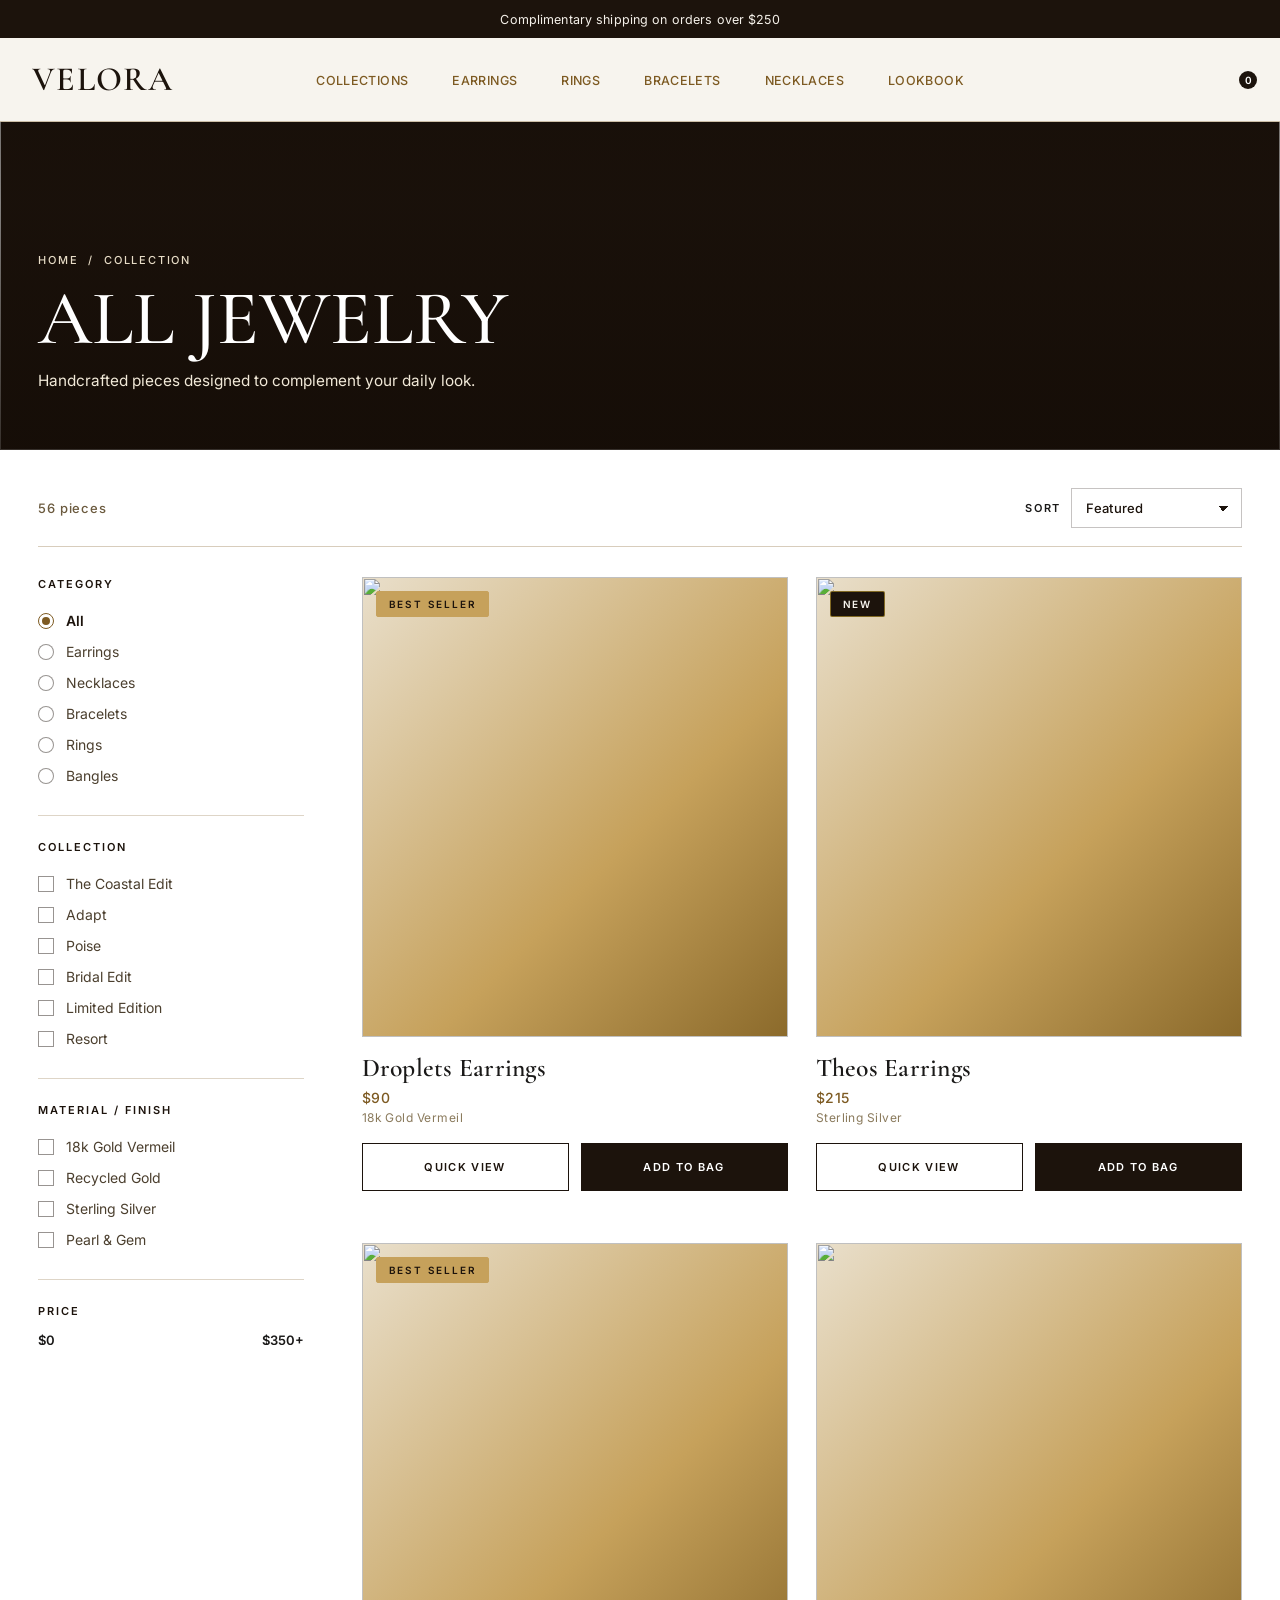
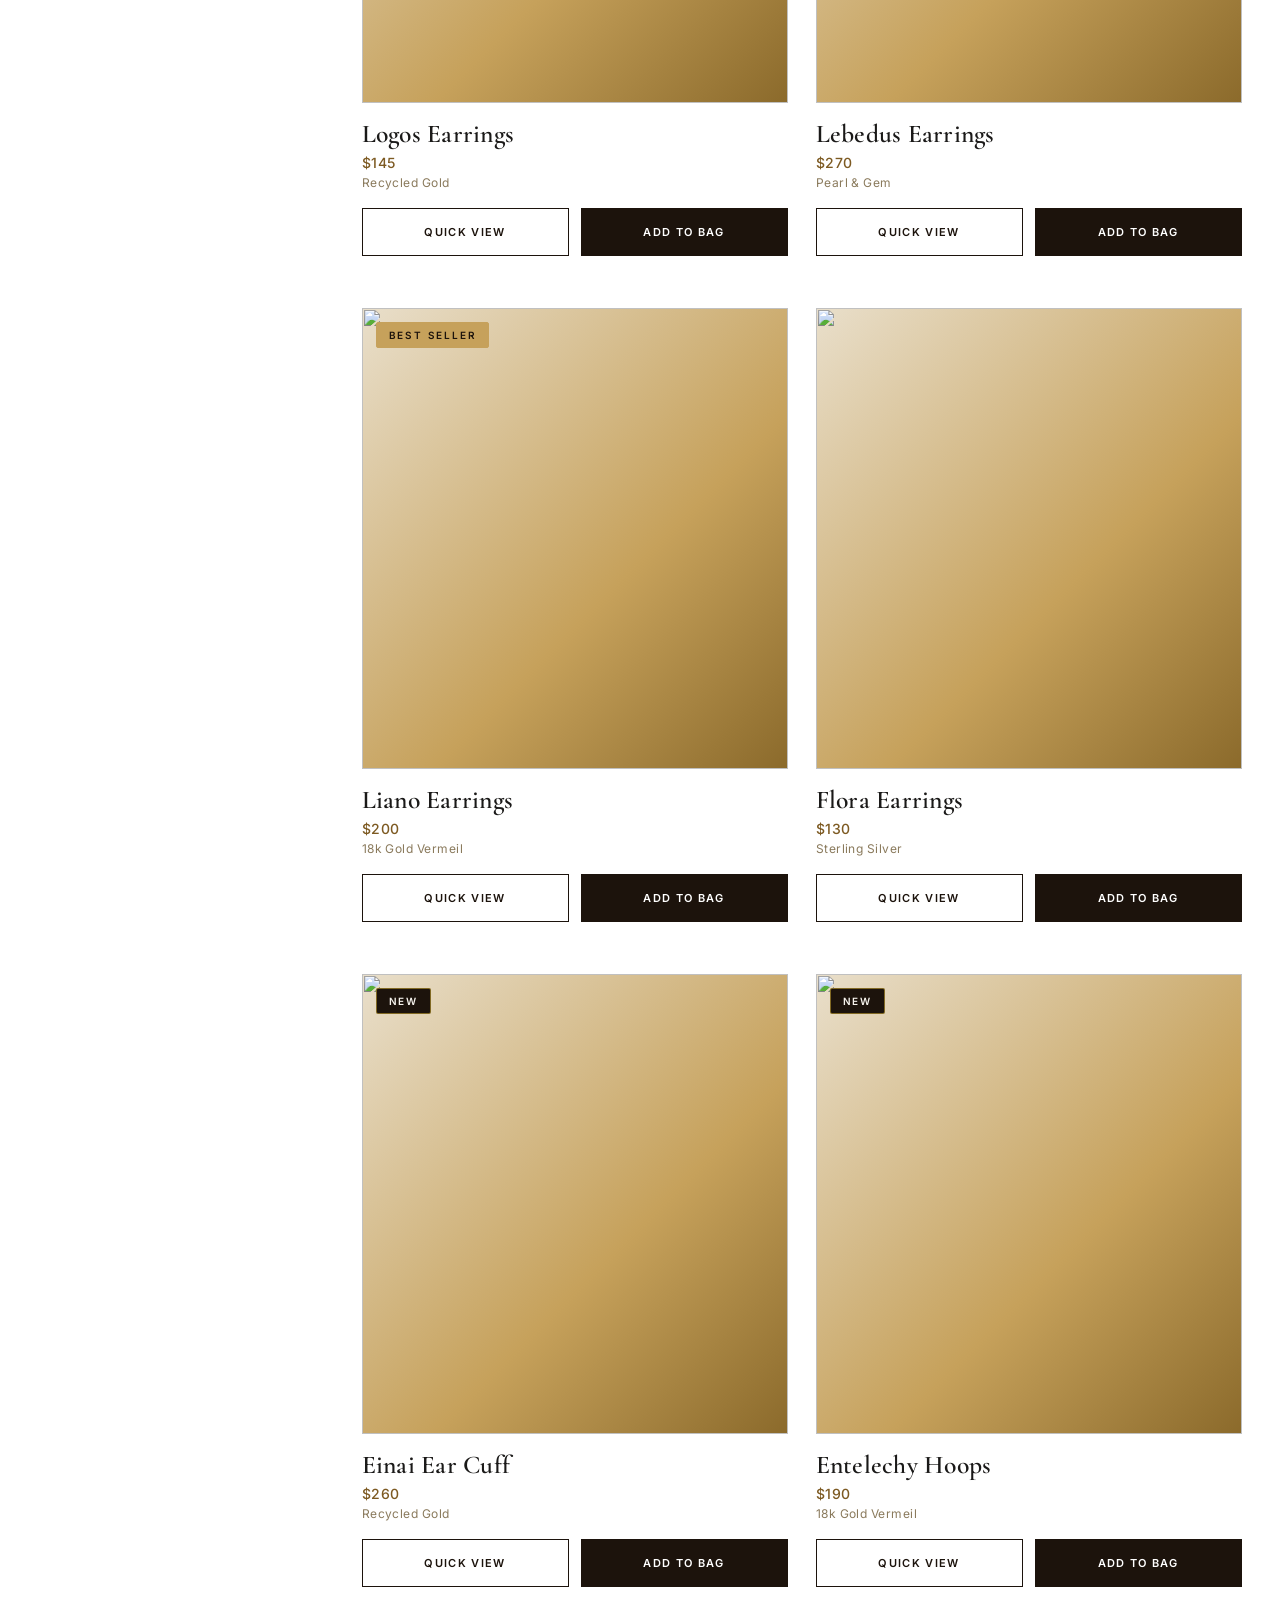
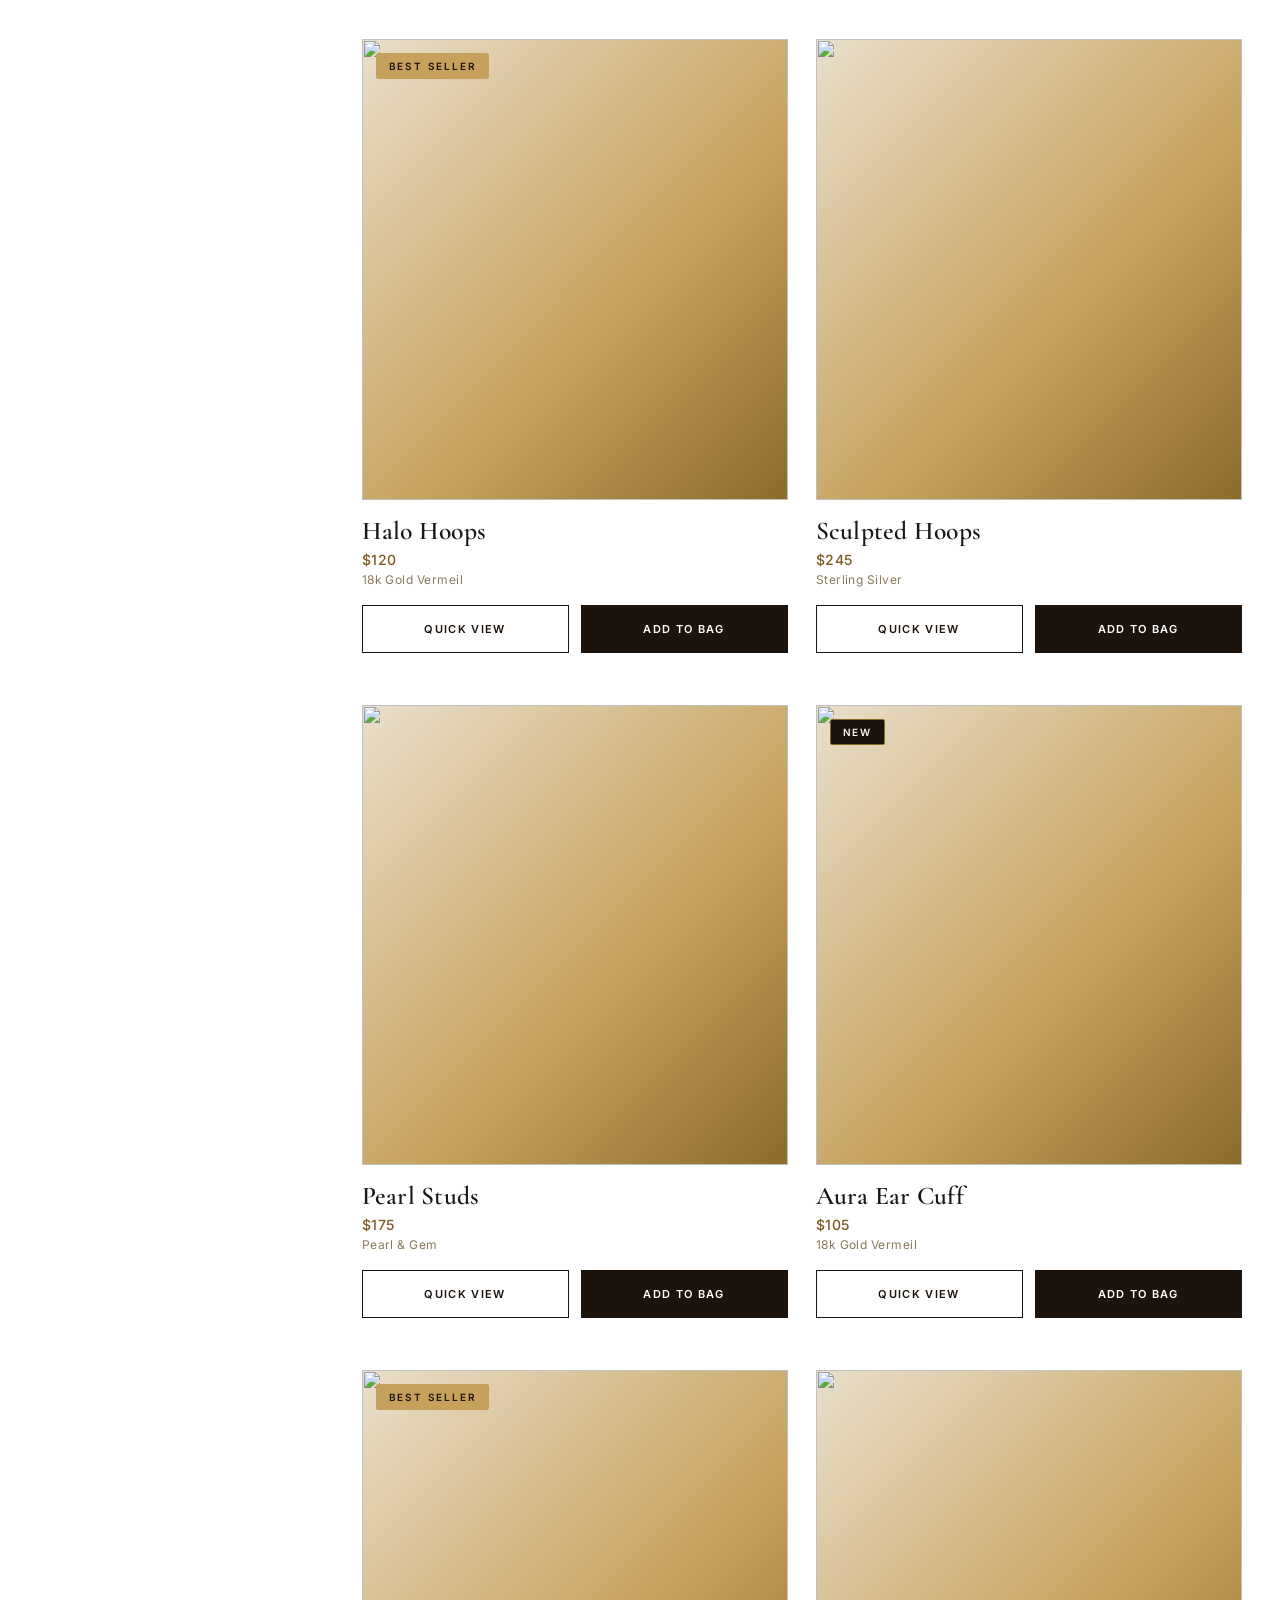
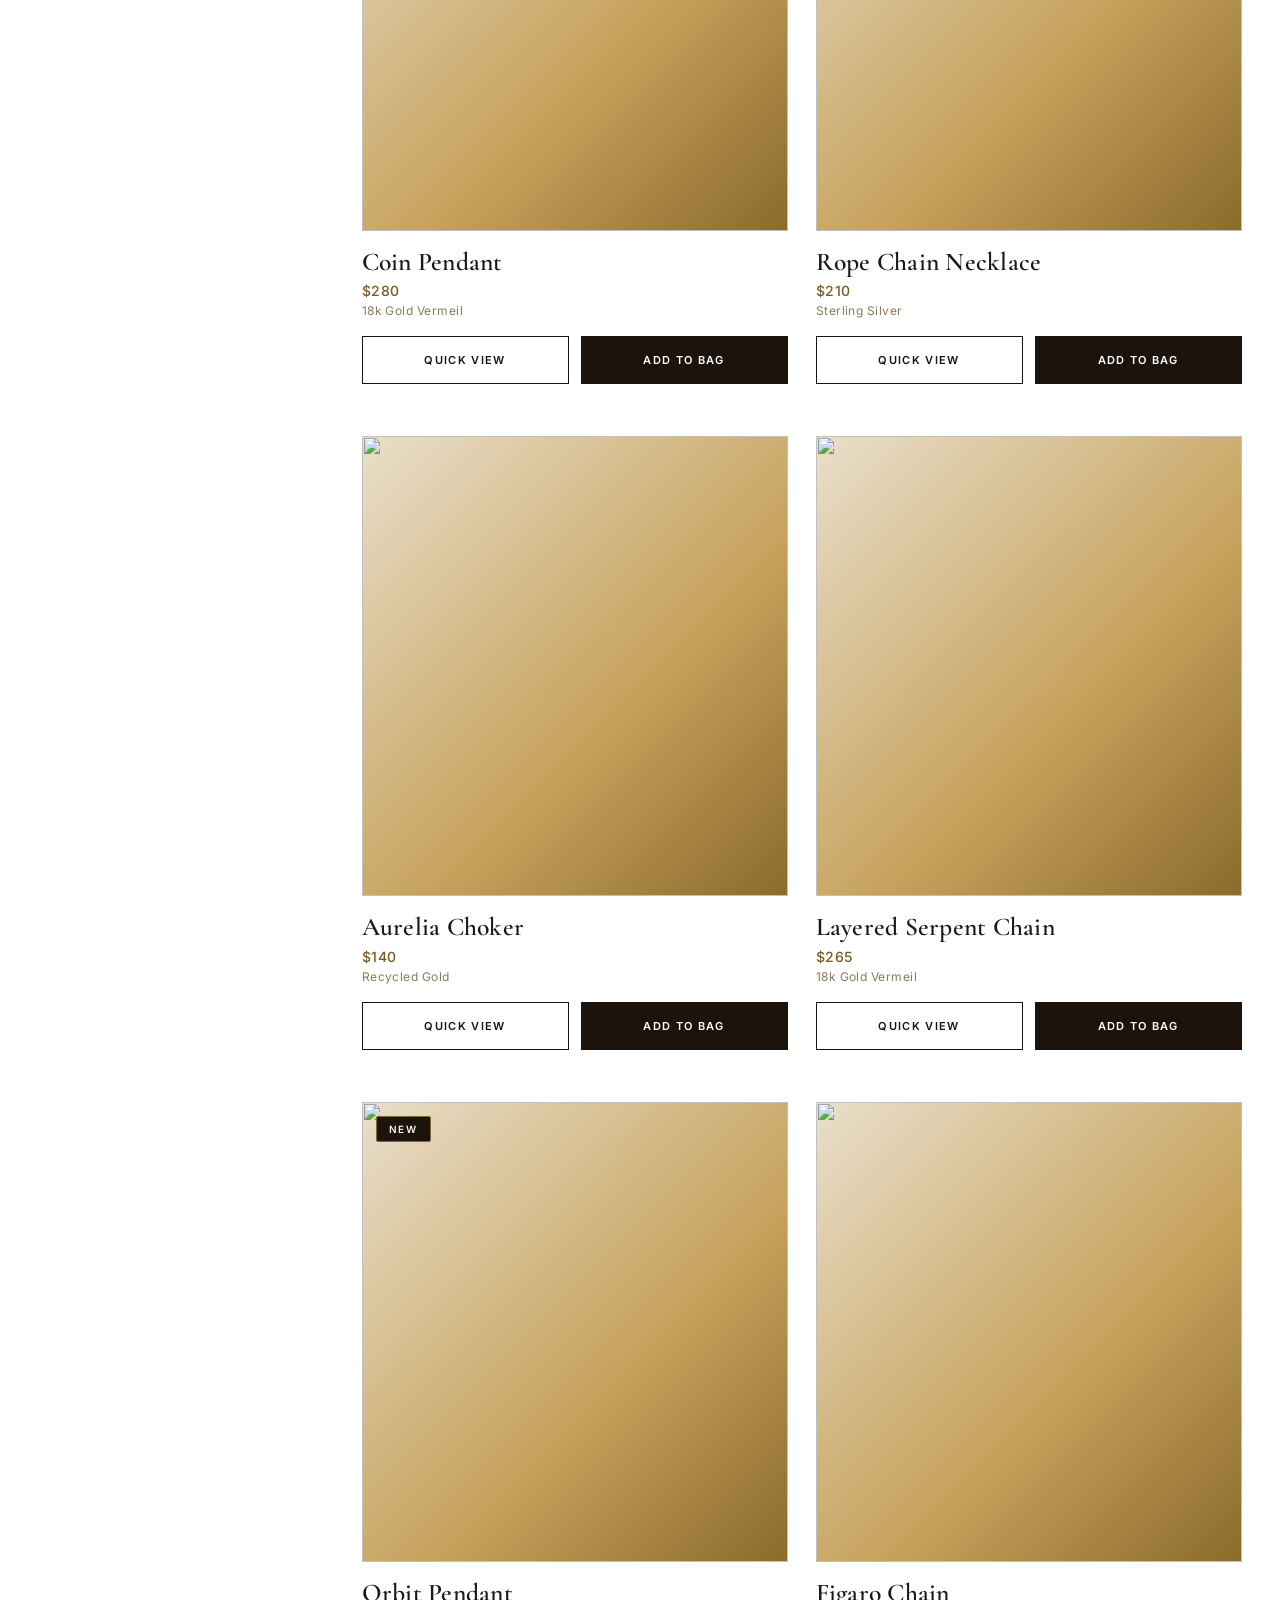
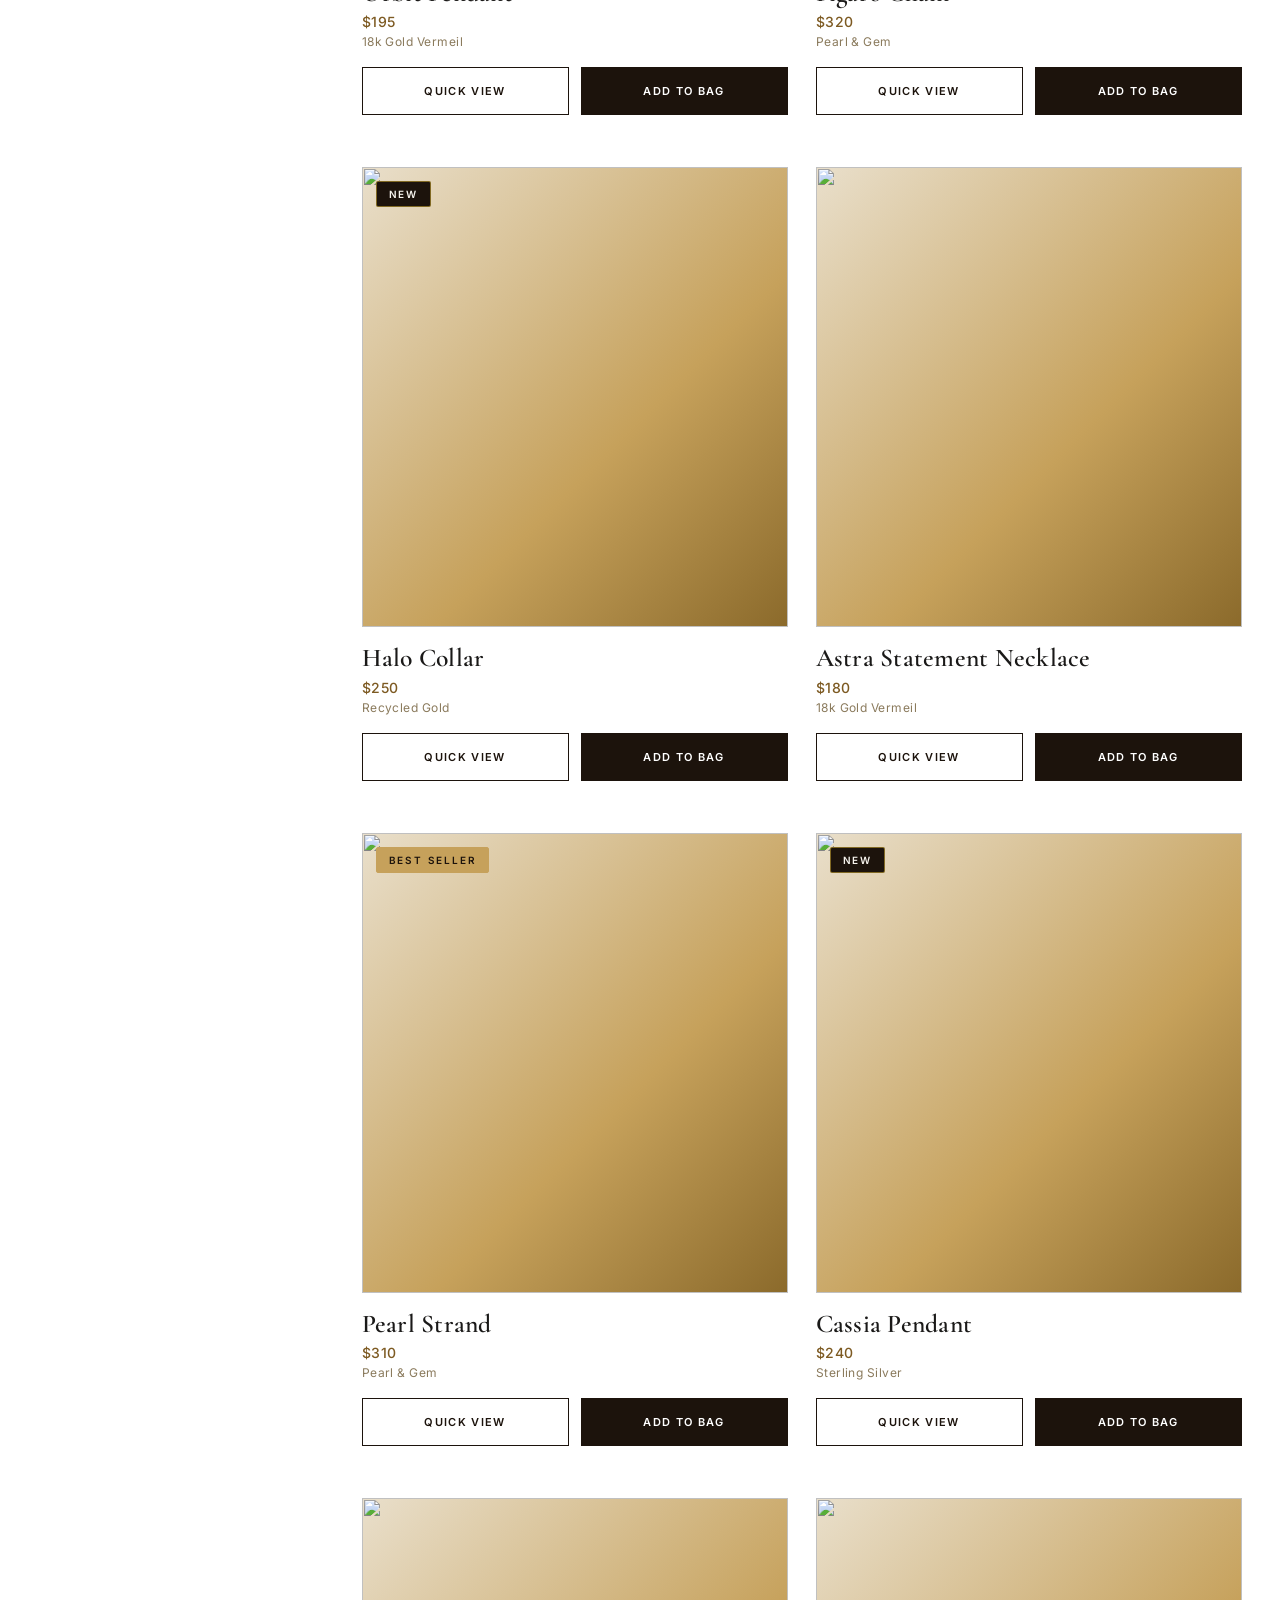
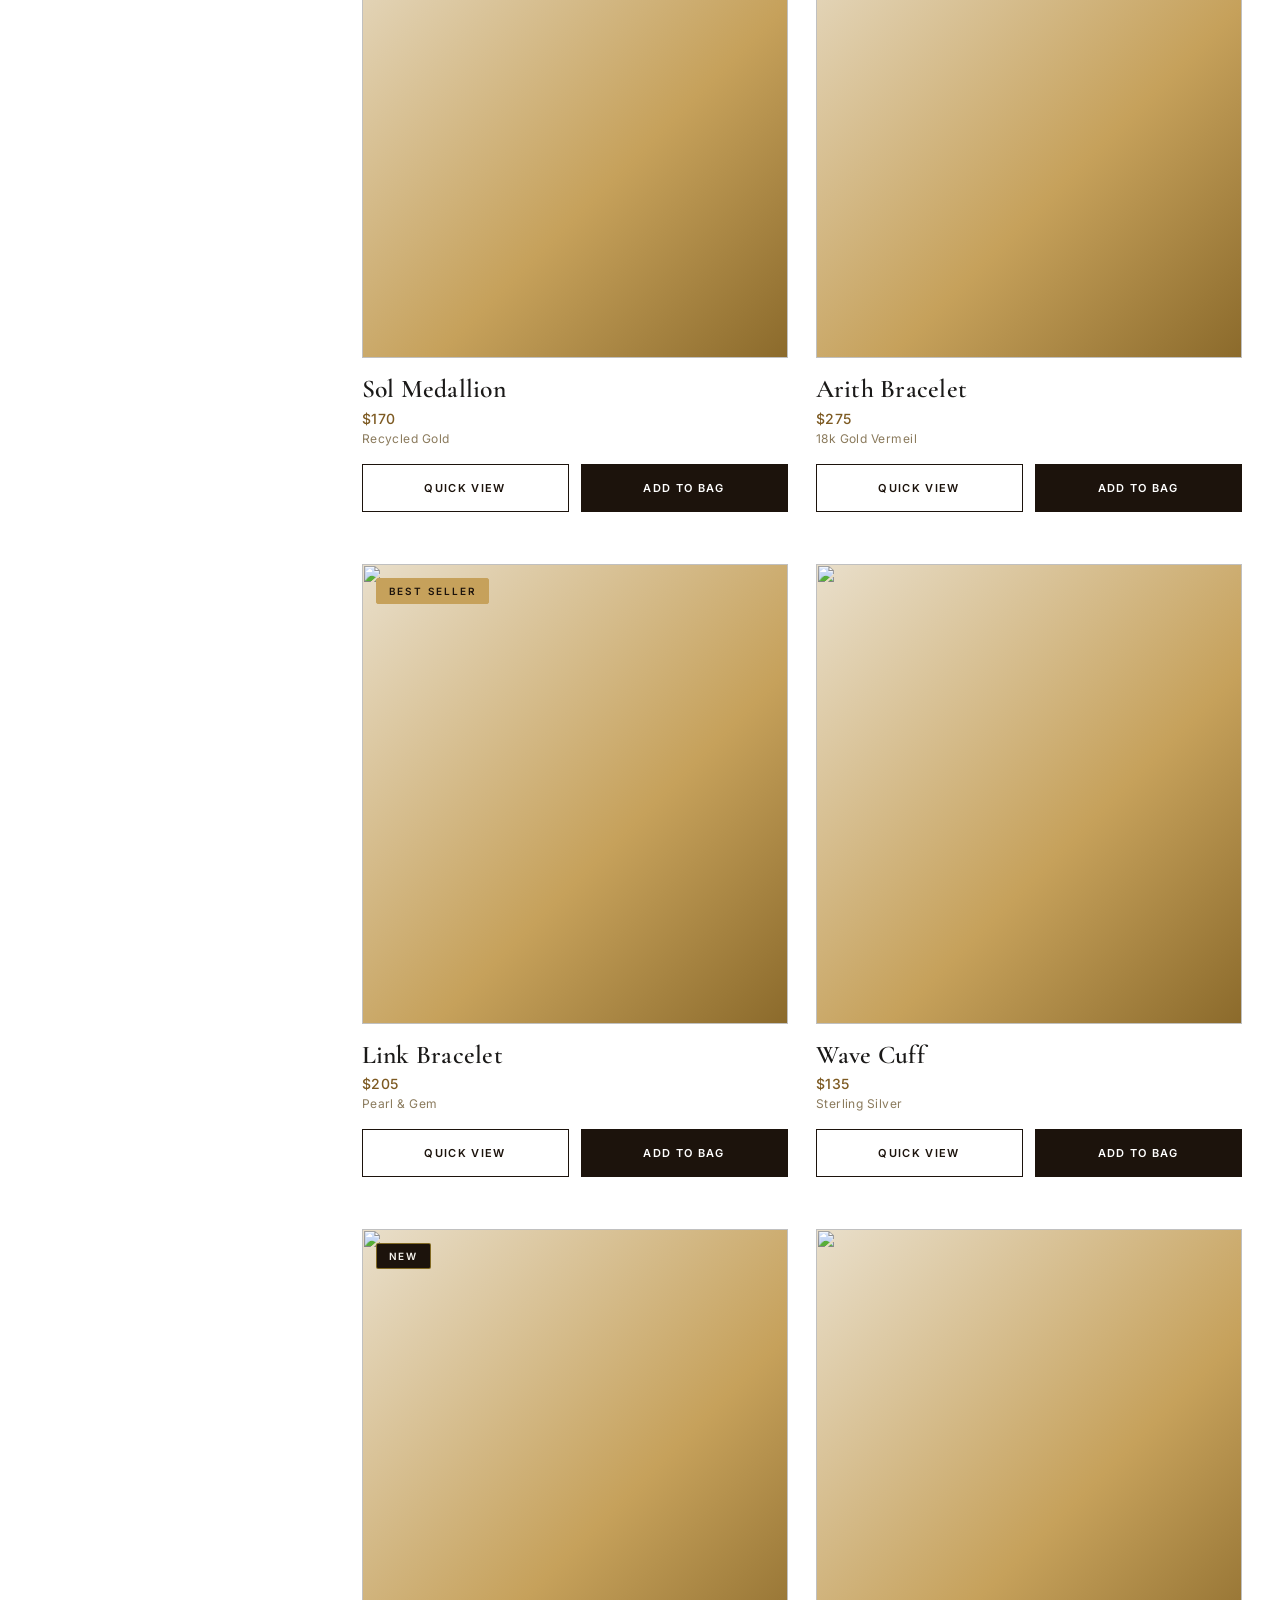
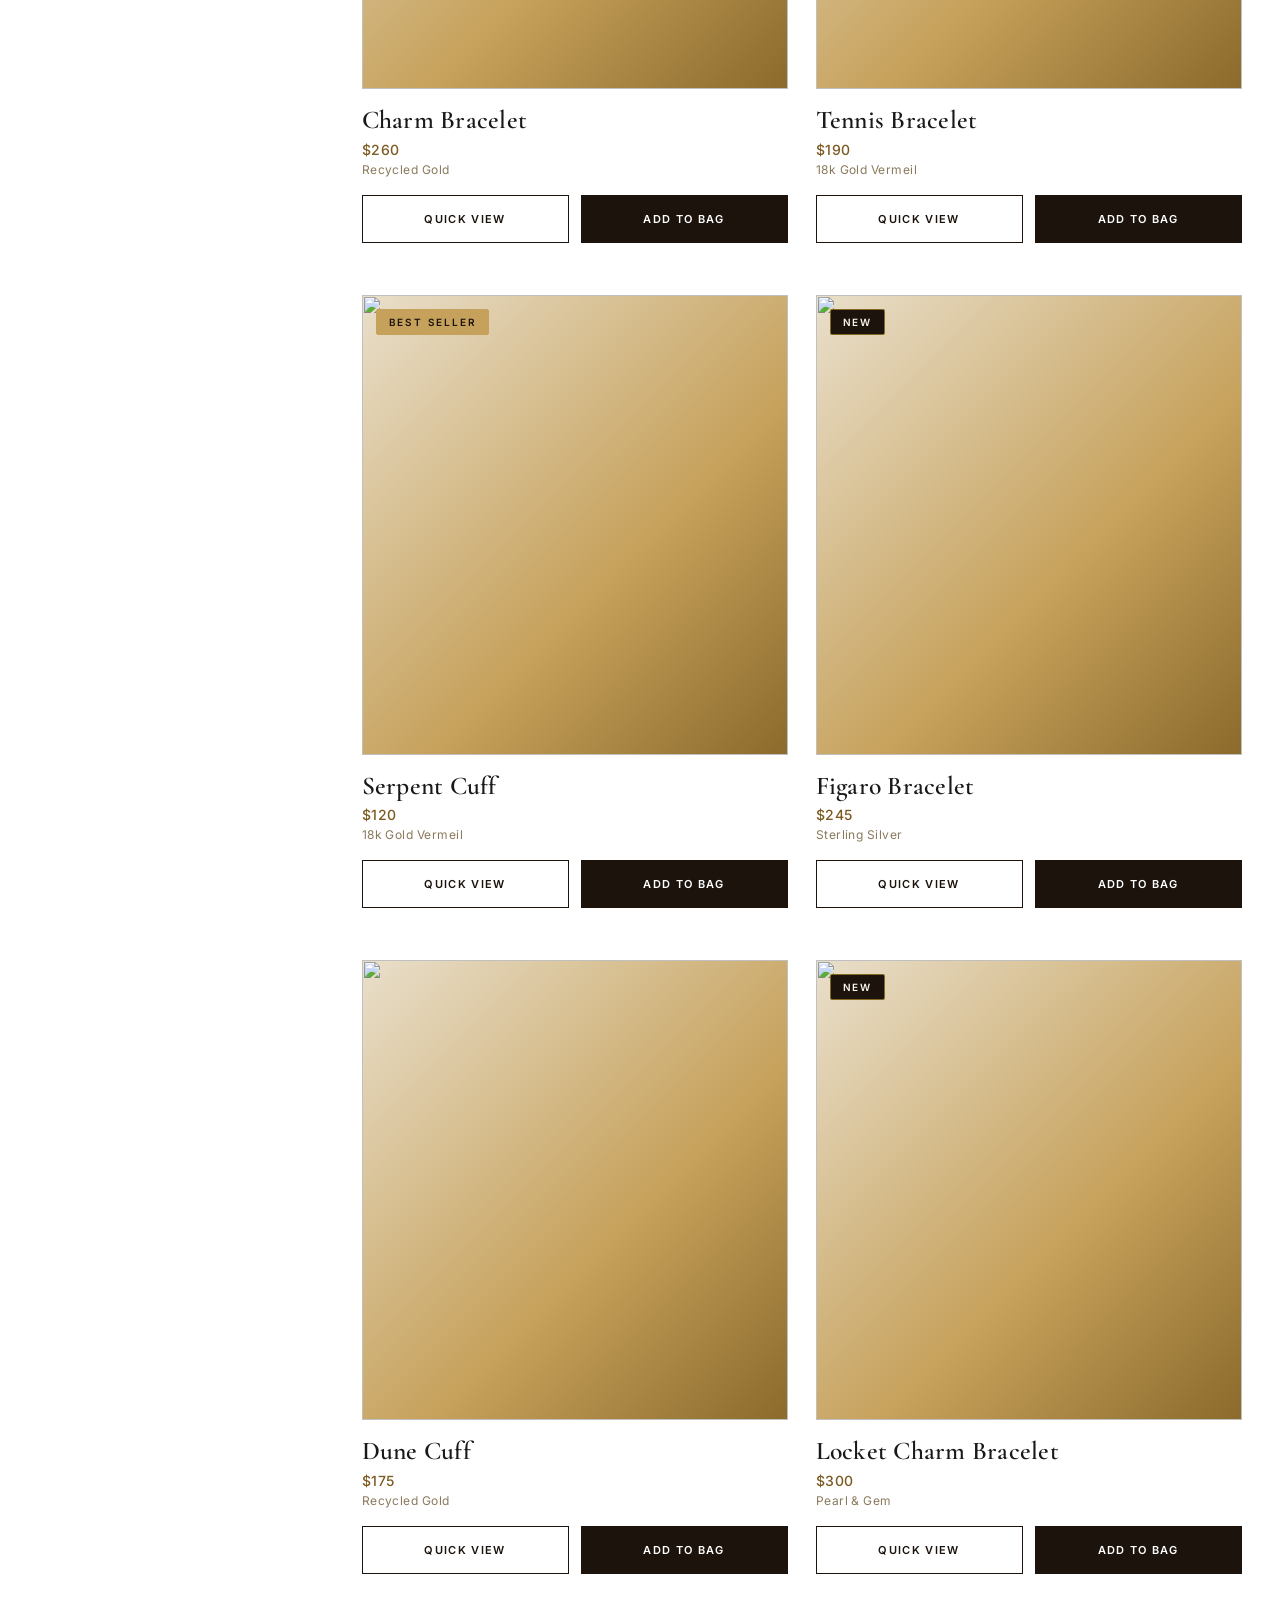
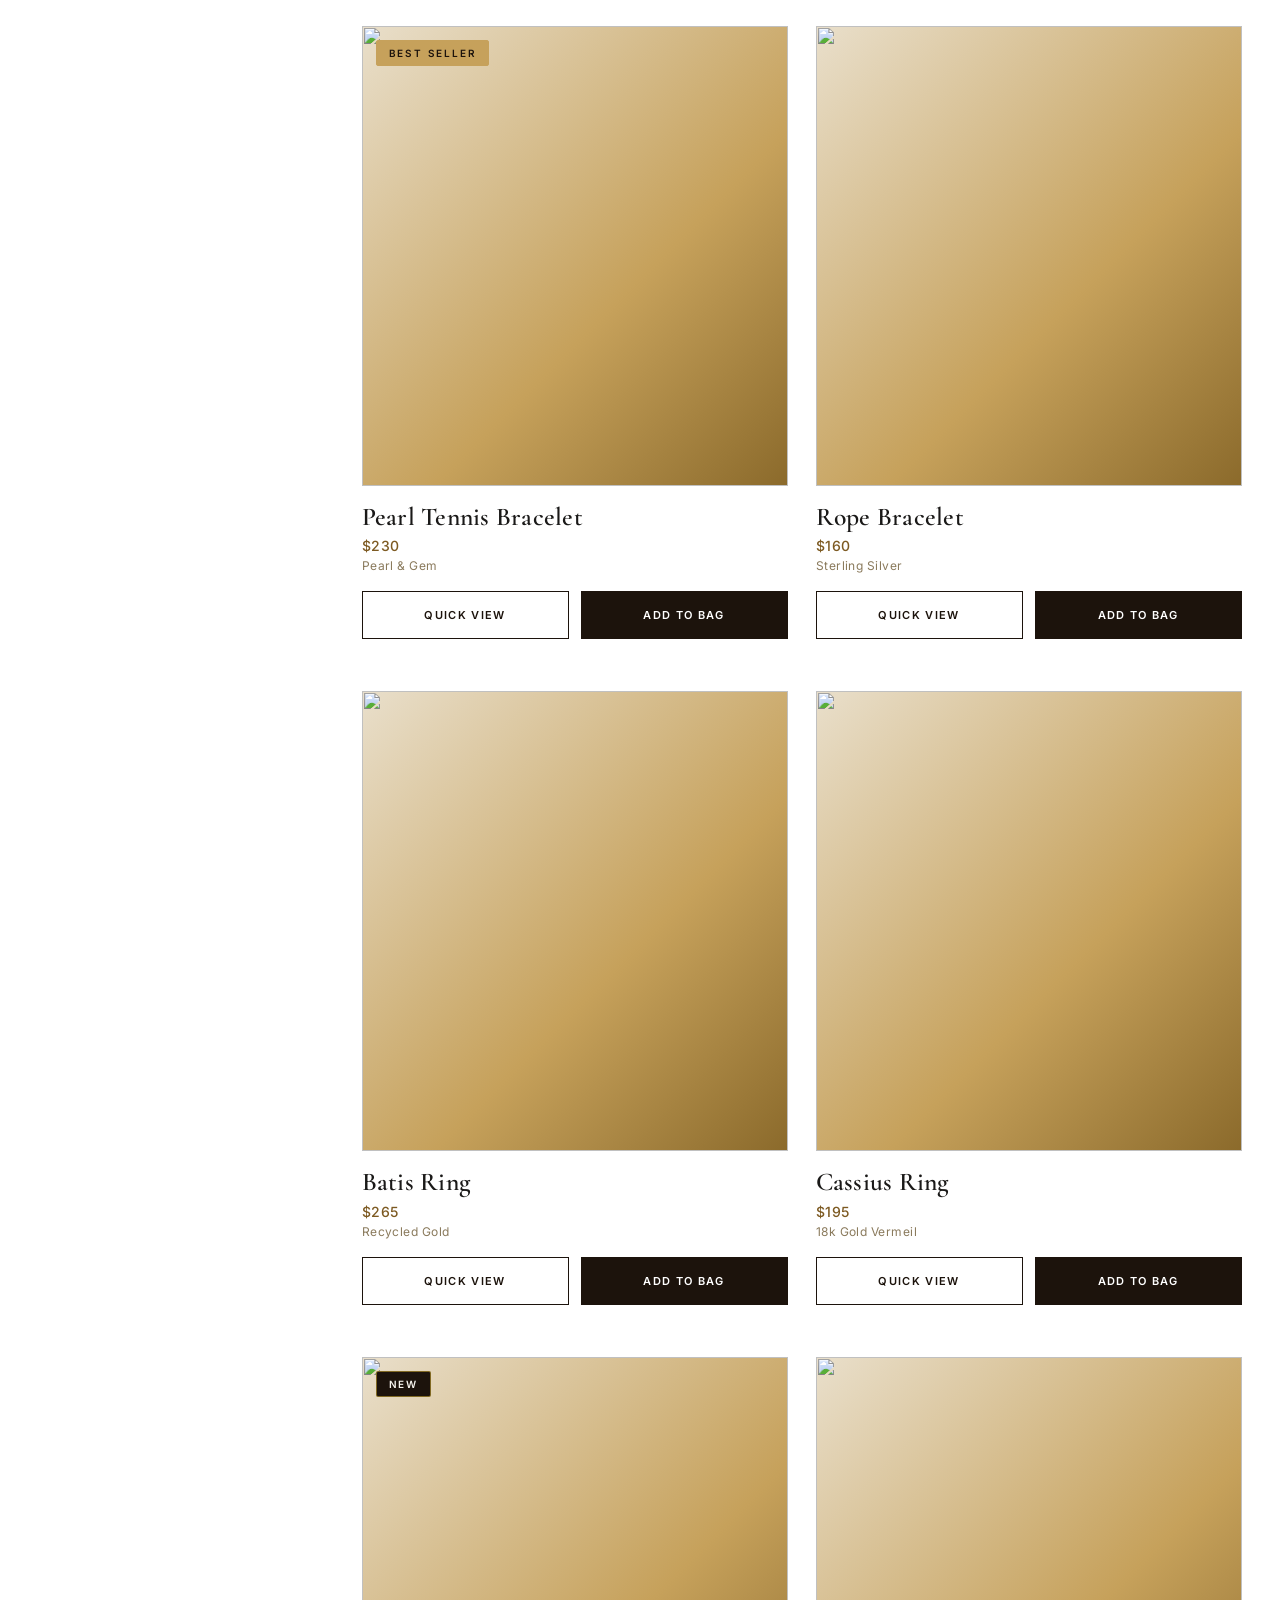
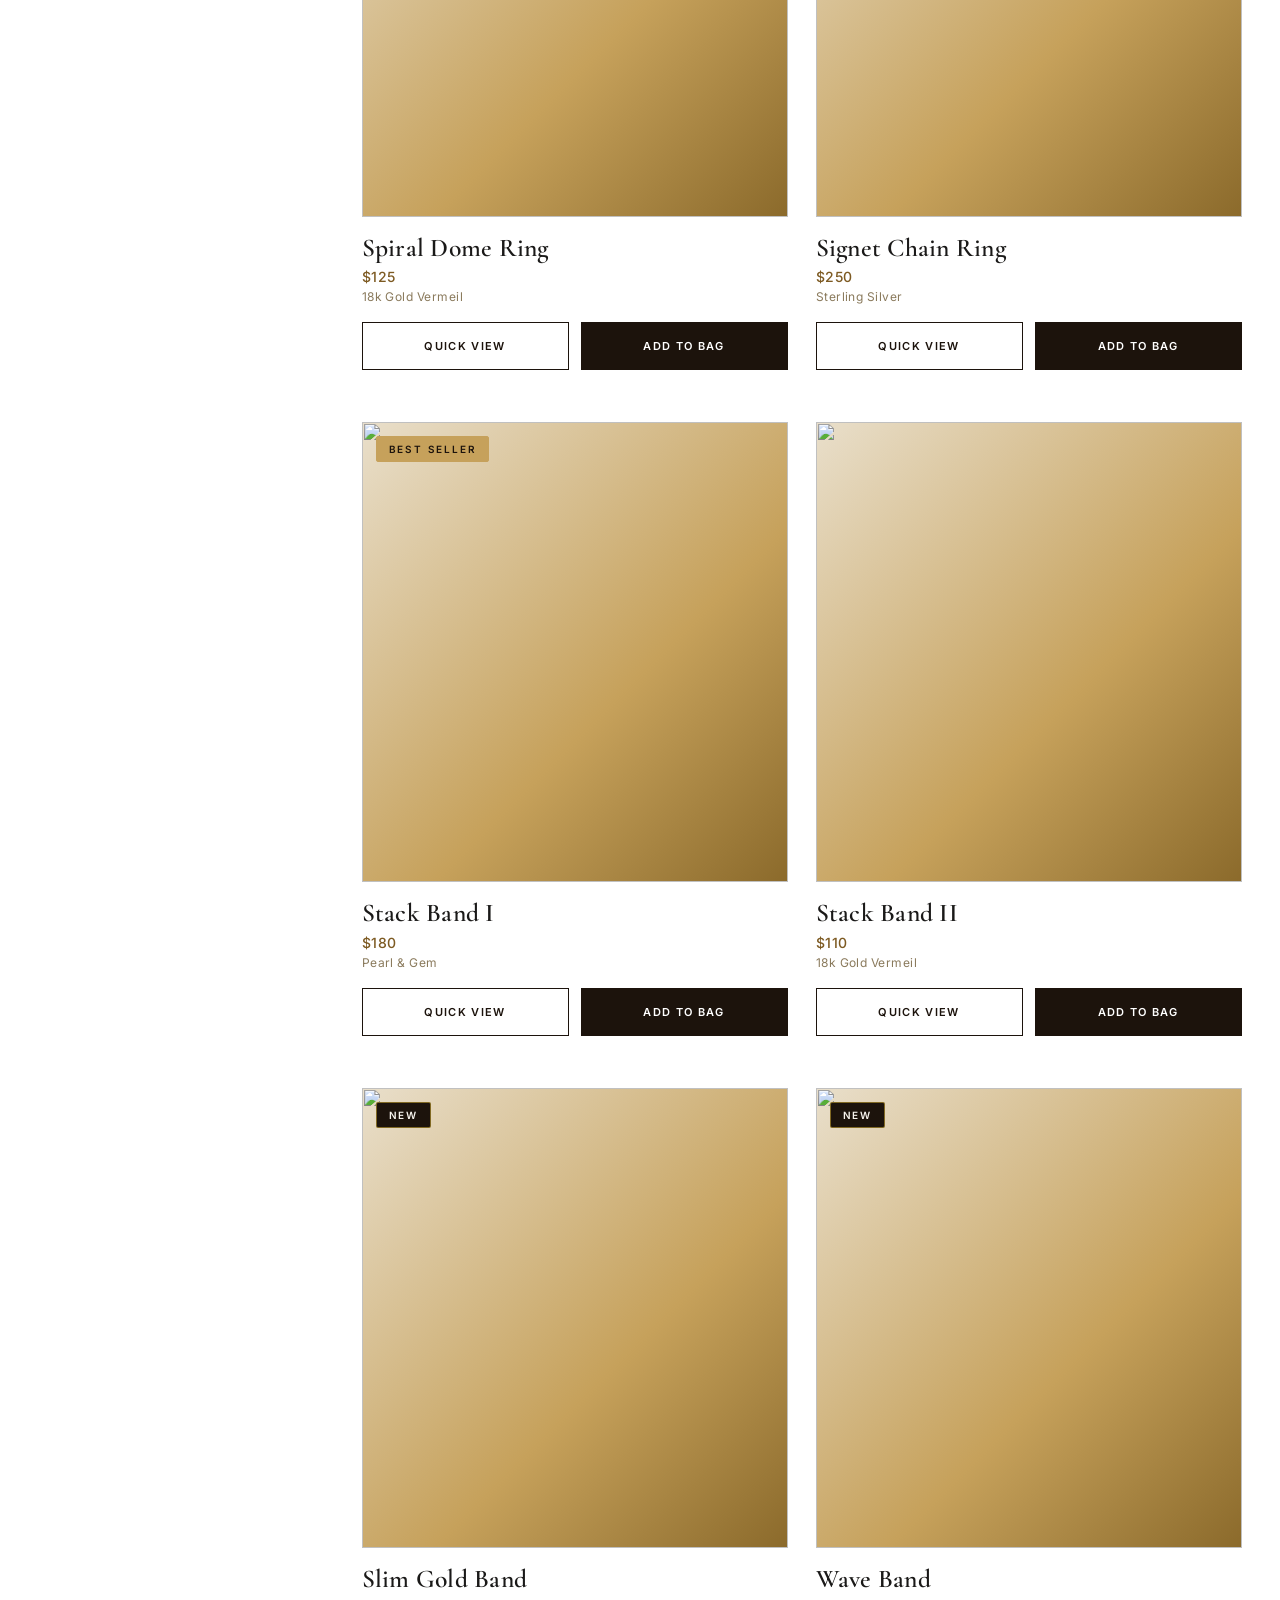
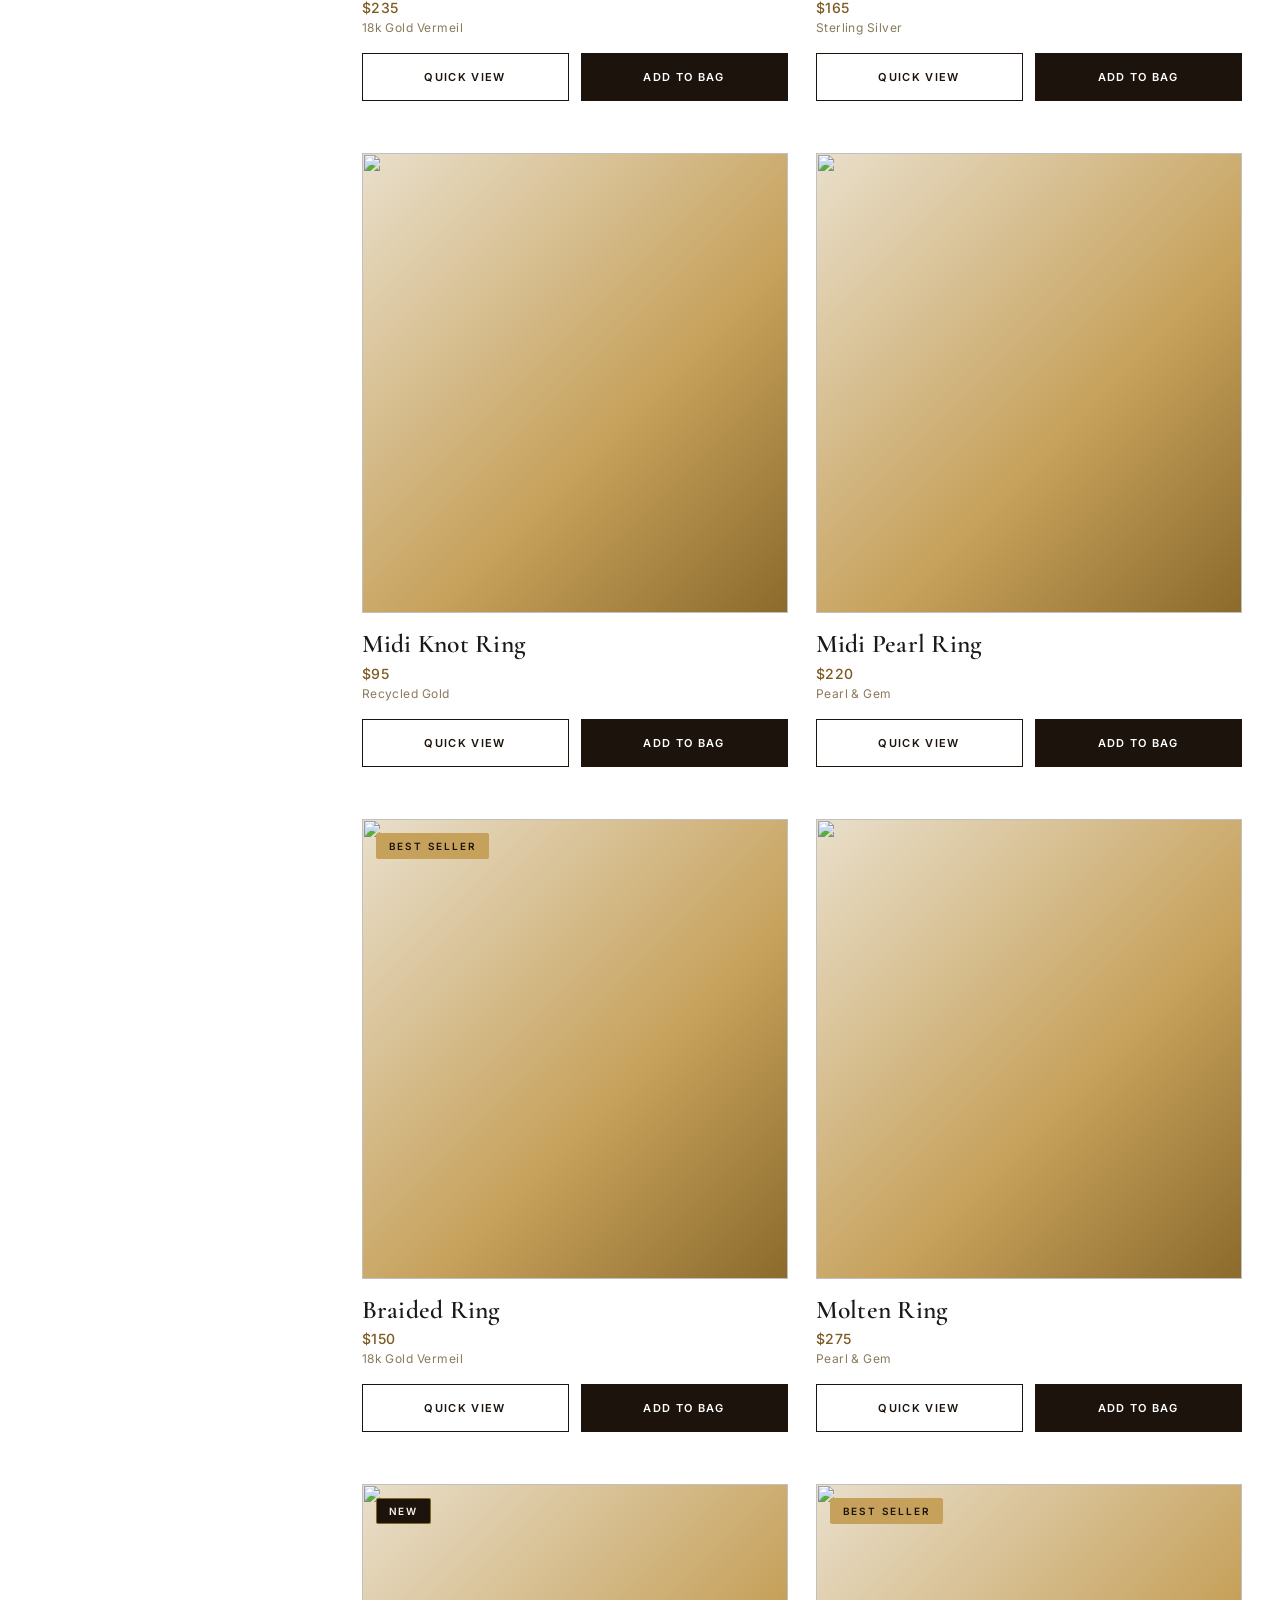
==== collection.html @ 36c34b67 "Collection Added" ====
<!DOCTYPE html>
<html lang="en">
<head>
<meta charset="utf-8">
<meta name="viewport" content="width=device-width, initial-scale=1">
<title>Collection — VELORA</title>
<link rel="preconnect" href="https://fonts.googleapis.com">
<link rel="preconnect" href="https://fonts.gstatic.com" crossorigin>
<link href="https://fonts.googleapis.com/css2?family=Cormorant+Garamond:ital,wght@0,400;0,500;0,600;1,400;1,500&family=Playfair+Display:wght@400;500;600&family=Inter:wght@300;400;500;600&display=swap" rel="stylesheet">
<link rel="stylesheet" href="styles.css">
</head>
<body>

<!-- 1. HEADER -->
<header class="header" id="header">
  <div class="announce">
    <button class="announce__arrow" id="annPrev" aria-label="Previous announcement"><i data-lucide="chevron-left"></i></button>
    <p id="annText">Complimentary shipping on orders over $250</p>
    <button class="announce__arrow" id="annNext" aria-label="Next announcement"><i data-lucide="chevron-right"></i></button>
  </div>
  <div class="bar">
    <button class="burger" id="burger" aria-label="Open menu" aria-expanded="false" aria-controls="drawer"><i data-lucide="menu"></i><span>Menu</span></button>
    <a href="index.html" class="brand" aria-label="VELORA home">VELORA</a>
    <nav class="nav" id="nav" aria-label="Main">
      <button data-menu="collections" aria-expanded="false" aria-controls="menu-collections">Collections <i data-lucide="chevron-down"></i></button>
      <button data-menu="earrings" aria-expanded="false" aria-controls="menu-earrings">Earrings <i data-lucide="chevron-down"></i></button>
      <button data-menu="rings" aria-expanded="false" aria-controls="menu-rings">Rings <i data-lucide="chevron-down"></i></button>
      <button data-menu="bracelets" aria-expanded="false" aria-controls="menu-bracelets">Bracelets <i data-lucide="chevron-down"></i></button>
      <button data-menu="necklaces" aria-expanded="false" aria-controls="menu-necklaces">Necklaces <i data-lucide="chevron-down"></i></button>
      <a href="index.html#new" class="nav__link">Lookbook</a>
    </nav>
    <div class="bar__right">
      <button id="searchBtn" aria-label="Search" aria-expanded="false" aria-controls="searchPanel"><i data-lucide="search"></i></button>
      <a href="#" aria-label="Account"><i data-lucide="user"></i></a>
      <a href="#" class="bag" aria-label="Bag"><i data-lucide="shopping-bag"></i><span id="bagCount">0</span></a>
    </div>
  </div>
  <div class="megahost" id="megaHost"></div>
  <div class="searchpanel" id="searchPanel">
    <form id="searchForm" role="search"><i data-lucide="search"></i><input id="searchInput" type="search" placeholder="Search products, collections" aria-label="Search" autocomplete="off"><button type="button" id="searchClose" aria-label="Close search"><i data-lucide="x"></i></button></form>
    <div class="results" id="searchResults" aria-live="polite"></div>
  </div>
</header>
<div class="scrim" id="scrim"></div>
<div class="drawer-scrim" id="drawerScrim"></div>
<aside class="drawer" id="drawer" aria-hidden="true" aria-label="Menu">
  <div class="drawer__head"><a href="index.html" class="brand" aria-label="VELORA home">VELORA</a><button id="drawerClose" aria-label="Close menu"><i data-lucide="x"></i></button></div>
  <form class="drawer__search" id="drawerSearch" role="search"><i data-lucide="search"></i><input id="drawerInput" type="search" placeholder="Search products, collections" aria-label="Search" autocomplete="off"></form>
  <div class="results" id="drawerResults" aria-live="polite"></div>
  <nav class="acc" id="acc" aria-label="Mobile"></nav>
  <div class="drawer__foot"><a href="#"><i data-lucide="user"></i> Account</a><a href="#"><i data-lucide="shopping-bag"></i> Bag</a></div>
</aside>

<div class="page" id="page">
<main class="coll">
  <section class="chero">
    <img class="chero__bg" src="https://images.pexels.com/photos/3762800/pexels-photo-3762800.jpeg?auto=compress&cs=tinysrgb&w=1800" alt="">
    <div class="chero__shade"></div>
    <div class="chero__copy">
      <nav class="crumbs" aria-label="Breadcrumb"><a href="index.html">Home</a><span>/</span><span>Collection</span></nav>
      <h1 id="cTitle">All Jewelry</h1>
      <p id="cSub">Handcrafted pieces designed to complement your daily look.</p>
    </div>
  </section>
  <section class="cwrap" id="shop">
    <div class="ctoolbar">
      <button type="button" class="ftrigger" id="fTrigger" aria-expanded="false" aria-controls="filterPanel"><span class="ficon" aria-hidden="true"></span>Filters<span class="fbadge" id="fBadge" hidden>0</span></button>
      <p class="ccount" id="cCount" aria-live="polite">56 pieces</p>
      <label class="csort"><span>Sort</span>
        <select id="cSort" aria-label="Sort products"><option value="featured">Featured</option><option value="low">Price: Low to High</option><option value="high">Price: High to Low</option><option value="newest">Newest</option></select>
      </label>
    </div>
    <div class="cchips" id="cChips"></div>
    <div class="clayout" id="cLayout">
      <aside class="fpanel" id="filterPanel" aria-label="Filters"></aside>
      <div class="cgrid" id="cGrid" aria-live="polite"></div>
    </div>
    <div class="cempty" id="cEmpty" hidden><h2>No pieces match these filters</h2><p>Try removing a filter or two to see more of the collection.</p><button type="button" class="btn btn--gold" id="cEmptyReset">Clear all filters</button></div>
  </section>
</main>
<!-- 13. FOOTER -->
<footer class="footer" id="footer">
  <div class="footer__grid">
    <div><h4>Shop</h4><a href="collection.html?flag=best">Best Sellers</a><a href="collection.html?flag=new">New Arrivals</a><a href="collection.html?metal=18k%20Gold%20Vermeil,Recycled%20Gold">Gold</a><a href="collection.html?metal=Sterling%20Silver">Silver</a><a href="collection.html?edit=Resort">Resort Wear</a></div>
    <div><h4>Collections</h4><a href="collection.html?cat=Earrings">Earrings</a><a href="collection.html?cat=Necklaces">Necklaces</a><a href="collection.html?cat=Bracelets">Bracelets</a><a href="collection.html?cat=Rings">Rings</a><a href="collection.html?cat=Bangles">Bangles</a></div>
    <div><h4>Explore</h4><a href="#">The Journal</a><a href="#">Jewelry Care</a><a href="index.html#new">Lookbook</a></div>
    <div><h4>Company</h4><a href="#">FAQ</a><a href="#">Shipping &amp; Returns</a><a href="#">Contact</a></div>
    <div class="newsletter"><h4>Newsletter</h4>
      <form id="newsForm" novalidate><input type="email" id="newsEmail" placeholder="Your email" aria-label="Your email"><button type="submit">Subscribe</button></form>
      <p class="newsletter__msg" id="newsMsg" role="status"></p>
      <div class="social"><a href="#" aria-label="Facebook"><i data-lucide="facebook"></i></a><a href="#" aria-label="Instagram"><i data-lucide="instagram"></i></a><a href="#" aria-label="Video"><i data-lucide="music-2"></i></a></div>
      <a href="#" class="handle">@velorajewelry</a>
    </div>
  </div>
  <div class="footer__meta">
    <p>All product content for this demo was kindly provided by <a href="#">YSSO</a></p>
    <button class="region">Canada (CAD $) <i data-lucide="chevron-down"></i></button>
    <p class="small">© 2026, VELORA. All rights reserved. See our <a href="#">terms of use</a> and <a href="#">privacy notice</a>.<br>Powered by Shopify</p>
  </div>
</footer>
</div><!-- /page -->

<!-- Behind-the-page VELORA reveal: fixed stage sits under the page; the page lifts away as you reach the bottom -->
<div class="curtain" id="curtain">
  <div class="curtain__stage" id="curtainStage" aria-label="VELORA">
    <img class="curtain__bg" src="https://images.pexels.com/photos/3094215/pexels-photo-3094215.jpeg?auto=compress&cs=tinysrgb&w=1800" alt="">
    <div class="curtain__shade"></div>
    <div class="curtain__word" id="wordmark"><span id="wordmarkText">VELORA</span></div>
    <p class="curtain__tag">Timeless jewelry crafted with exceptional artistry, premium materials, and enduring elegance to celebrate every meaningful moment beautifully.</p>
  </div>
</div>
<button class="totop" id="toTop" aria-label="Back to top"><i data-lucide="arrow-up"></i></button>

<div class="toast" id="toast" role="status"></div>
<div class="fscrim" id="fScrim"></div>
<script src="https://unpkg.com/lucide@0.460.0/dist/umd/lucide.min.js"></script>
<script src="catalog.js"></script>
<script src="animations.js"></script>
<script src="header.js"></script>
<script src="reviews.js"></script>
<script src="quickview.js"></script>
<script src="common.js"></script>
<script src="collection.js"></script>
</body>
</html>
---- styles.css ----
:root{--ivory:#F7F4EE;--white:#fff;--espresso:#1C130C;--charcoal:#1A1918;--gold:#C6A15B;--gold-d:#7d5a22;--stone:#cfc6b8;--ease:cubic-bezier(.22,1,.36,1);--display:'Cormorant Garamond','Playfair Display',Georgia,'Times New Roman',serif;--serif2:'Playfair Display','Cormorant Garamond',Georgia,serif;--sans:'Inter','Plus Jakarta Sans',system-ui,-apple-system,'Segoe UI',Roboto,sans-serif}
*{box-sizing:border-box;margin:0;padding:0}
html{scroll-behavior:smooth;scroll-padding-top:130px}
body{font-family:var(--sans);color:var(--charcoal);background:var(--white);overflow-x:hidden;overflow-x:clip;-webkit-font-smoothing:antialiased}
img,video{display:block;max-width:100%}a{color:inherit;text-decoration:none}button{font:inherit;cursor:pointer;background:none;border:0;color:inherit}
[data-lucide],.lucide{width:20px;height:20px;stroke-width:1.5}
.img-fail{background:linear-gradient(135deg,#e9dfcb,#c6a15b 60%,#8b6a2b);color:transparent;font-size:0}
:focus-visible{outline:2px solid var(--gold);outline-offset:3px}
.btn{display:inline-block;padding:14px 26px;font-size:12px;letter-spacing:.14em;text-transform:uppercase;transition:.4s var(--ease)}
.btn--white{background:#fff;color:var(--charcoal)}.btn--white:hover{background:var(--gold);color:#fff}
.btn--gold{background:var(--gold-d);color:#fff}.btn--gold:hover{background:var(--espresso)}
.btn--ghost{border:1px solid var(--gold-d);color:var(--gold-d)}.btn--ghost:hover{background:var(--gold-d);color:#fff}

/* header */

/* hero */
.hero{height:300vh;position:relative}
.hero__stage{position:sticky;top:0;height:100vh;overflow:hidden;background:var(--espresso);color:#fff}
.hero__slide{position:absolute;inset:0;opacity:0;transition:opacity 1s var(--ease);pointer-events:none}
.hero__slide.is-active{opacity:1;pointer-events:auto}
.hero__bg{position:absolute;inset:0;width:100%;height:100%;object-fit:cover;transform:scale(1.08);transition:transform 1.6s var(--ease)}
.is-active .hero__bg{transform:scale(1)}
.hero__shade{position:absolute;inset:0;background:linear-gradient(180deg,rgba(0,0,0,.35),rgba(0,0,0,.1) 40%,rgba(0,0,0,.65))}
.hero__card{position:absolute;left:50%;top:46%;width:min(26vw,380px);aspect-ratio:1;transform:translate(-50%,-50%) scale(var(--s,.85));opacity:var(--o,1);background:#000;overflow:hidden;will-change:transform,opacity}
.hero__card video{width:100%;height:100%;object-fit:cover}
.hero__copy{position:absolute;left:0;right:0;bottom:5vh;text-align:center;padding:0 6vw}
.explore{display:inline-flex;gap:10px;align-items:center;font-size:22px;letter-spacing:.06em;text-transform:uppercase;margin-bottom:18px}
.hero h1{font-family:var(--display);font-weight:500;font-size:clamp(34px,5.4vw,78px);text-transform:uppercase;line-height:1;letter-spacing:.02em}
.hero p{max-width:900px;margin:16px auto 0;font-size:clamp(14px,1.3vw,19px);line-height:1.6}
.hero__dots{position:absolute;right:calc(50% - min(26vw,380px)/2 - 70px);top:46%;transform:translateY(-50%);display:flex;flex-direction:column;gap:20px;z-index:3}
.hero__dots button{width:10px;height:10px;border-radius:50%;background:rgba(255,255,255,.7);transition:.5s var(--ease);position:relative}
.hero__dots button.is-active{transform:scale(1.5)}.hero__dots button.is-active::after{content:"";position:absolute;inset:-6px;border:1px solid #fff;border-radius:50%}

/* quote */
.quote{background:var(--ivory);padding:18vh 6vw;text-align:center}
.quote p{font-family:var(--display);font-style:italic;font-weight:400;font-size:clamp(30px,4.2vw,64px);line-height:1.6;max-width:1300px;margin:auto}
.quote__img{display:inline-block;height:1.5em;width:1.5em;vertical-align:middle;margin:0 .15em;transition:transform .6s var(--ease)}
.quote__img img{width:100%;height:100%;object-fit:cover;mix-blend-mode:multiply}
.quote__img:hover{transform:scale(1.25) rotate(-6deg)}

/* showcase */
.showcase{position:relative;background:#fff;padding-top:48px}
.showcase__head{padding:0 28px 22px}
.showcase__title{font-family:var(--display);font-weight:500;font-size:clamp(30px,3.4vw,48px);line-height:1.1}
.showcase__sub{margin-top:8px;font-size:15px;color:#6b5a3e}
.showcase__track{display:flex;gap:12px;overflow-x:auto;scrollbar-width:none;user-select:none;-webkit-user-select:none}
.showcase__track::-webkit-scrollbar{display:none}
.ccard{position:relative;flex:0 0 clamp(280px,32vw,612px);aspect-ratio:.8;background:#fdfaf5;overflow:hidden}
.ccard img{position:absolute;inset:0;width:100%;height:100%;object-fit:cover;transition:opacity .8s var(--ease);-webkit-user-drag:none}
.ccard img+img{opacity:0}.ccard:hover img+img{opacity:1}
.ccard span{position:absolute;left:18px;bottom:18px;z-index:3;background:#fff;color:var(--espresso);font:700 14px var(--sans);letter-spacing:.12em;text-transform:uppercase;padding:11px 18px;transition:background .4s var(--ease),color .4s}
.ccard:hover span{background:var(--espresso);color:#fff}
.ccard::after{content:"";position:absolute;left:0;right:0;bottom:0;height:46%;background:linear-gradient(180deg,rgba(20,12,6,0),rgba(20,12,6,.6));z-index:2;pointer-events:none}
.drag-cursor{position:fixed;left:0;top:0;width:84px;height:84px;border-radius:50%;background:rgba(28,19,12,.88);color:#fff;display:grid;place-items:center;font-size:12px;letter-spacing:.16em;text-transform:uppercase;pointer-events:none;z-index:95;opacity:0;transform:translate(-50%,-50%) scale(0);will-change:transform,opacity;transition:opacity .2s}
@media(hover:hover){.category-track{cursor:none}}

/* parallax */
.parallax{height:220vh;position:relative;margin-top:clamp(3rem,7vw,6rem)}
.parallax__stage{position:sticky;top:0;height:100vh;display:grid;grid-template-columns:1fr 1fr;overflow:hidden}
.pbanner{position:relative;overflow:hidden;color:#fff}
.pbanner__bg{position:absolute;inset:0;width:100%;height:100%;object-fit:cover;transform:scale(var(--ps,1));will-change:transform}
.pbanner__shade{position:absolute;inset:0;background:linear-gradient(180deg,transparent 40%,rgba(0,0,0,.5))}
.pbanner__copy{position:absolute;left:0;right:0;bottom:10vh;text-align:center;padding:0 24px}
.pbanner h2{font-family:var(--serif2);font-weight:500;font-size:clamp(30px,4vw,60px);text-transform:uppercase;line-height:1}
.pbanner p{margin:16px 0 26px;font-size:15px}

/* products */
.products{padding:56px 0 72px;background:#fff}
.products__head{display:flex;justify-content:space-between;align-items:center;flex-wrap:wrap;gap:16px;padding:0 40px 28px}
.products__tools{display:flex;align-items:center;gap:36px}
.products h2{font-family:var(--display);font-weight:600;font-size:clamp(28px,3vw,44px);text-transform:uppercase;letter-spacing:.03em}
.shopall{display:inline-flex;align-items:center;gap:8px;font:500 13px var(--sans);letter-spacing:.12em;text-transform:uppercase;border-bottom:1px solid currentColor;padding-bottom:4px;line-height:1}
.shopall [data-lucide]{width:16px;height:16px;transition:transform .4s var(--ease)}.shopall:hover [data-lucide]{transform:translateX(5px)}
.arrows{display:flex;gap:18px}.arrows button{opacity:1;transition:opacity .3s,transform .4s var(--ease)}.arrows button:hover{transform:scale(1.15)}.arrows button:disabled{opacity:.25;pointer-events:none}
.arrows [data-lucide]{width:34px;height:34px}
.products__track{display:flex;gap:0;overflow-x:auto;scroll-snap-type:x mandatory;scrollbar-width:none;scroll-behavior:smooth}
.products__track::-webkit-scrollbar{display:none}
.pcard{position:relative;flex:0 0 33.333%;scroll-snap-align:start;padding:0 12px}
.pcard__img{position:relative;aspect-ratio:4/5;background:#fdfaf5;overflow:hidden}
.pcard__img img{position:absolute;inset:0;width:100%;height:100%;object-fit:cover;transition:opacity .8s var(--ease),transform 1.2s var(--ease)}
.pcard__img img+img{opacity:0}.pcard:hover .pcard__img img+img{opacity:1}.pcard:hover .pcard__img img{transform:scale(1.04)}
.tag{position:absolute;left:14px;top:14px;z-index:2;display:inline-flex;align-items:center;justify-content:center;height:26px;min-width:52px;padding:0 12px;background:var(--espresso);color:#f7f4ee;font:600 10px var(--sans);letter-spacing:.18em;border-radius:2px;border:1px solid rgba(212,175,55,.55)}
.pcard__add{position:absolute;right:14px;bottom:14px;width:48px;height:48px;border-radius:50%;background:var(--espresso);color:#fff;display:grid;place-items:center;opacity:0;transform:translateY(14px);transition:.5s var(--ease);z-index:3}
.pcard:hover .pcard__add,.pcard__add:focus-visible{opacity:1;transform:none}.pcard__add:hover{background:var(--gold)}
.pcard h3{font-family:var(--display);font-weight:600;font-size:24px;line-height:1.15;margin-top:16px;letter-spacing:.01em}
.pcard p{font:500 14px var(--sans);letter-spacing:.04em;margin-top:6px;color:var(--gold-d)}
.pcard__qv{position:absolute;left:14px;bottom:14px;z-index:3;background:#fff;color:var(--espresso);padding:12px 16px;font:600 11px var(--sans);letter-spacing:.14em;text-transform:uppercase;opacity:0;transform:translateY(14px);transition:.5s var(--ease)}
.pcard:hover .pcard__qv,.pcard__qv:focus-visible{opacity:1;transform:none}.pcard__qv:hover{background:var(--espresso);color:#fff}
@media(hover:none){.pcard__qv,.pcard__add{opacity:1;transform:none}}

/* marquee */
.marquee{overflow:hidden;white-space:nowrap;display:flex;padding:20px 0}
.marquee--dark{background:var(--espresso);color:var(--stone)}.marquee--gold{background:var(--gold);color:#fff}
.marquee__group{display:flex;align-items:center;gap:56px;padding-right:56px;flex:none;min-width:100%;animation:mq 40s linear infinite}
.marquee--ltr .marquee__group{animation-direction:reverse}
.marquee:hover .marquee__group{animation-play-state:paused}
.marquee span{font-size:14px;letter-spacing:.08em}.marquee--gold span{font-size:17px;text-transform:uppercase}
.press{font-family:var(--display);font-size:30px!important;letter-spacing:.06em}
@keyframes mq{to{transform:translateX(-100%)}}

/* triple */
.triple{display:grid;grid-template-columns:repeat(3,1fr);gap:30px;padding:36px 54px;background:#fff}
.tcard{position:relative;aspect-ratio:.9;overflow:hidden;color:#fff;background:#8b6a2b}
.tcard img{position:absolute;inset:0;width:100%;height:100%;object-fit:cover;transition:transform 1.4s var(--ease)}.tcard:hover img{transform:scale(1.05)}
.tcard::before{content:"";position:absolute;inset:0;background:linear-gradient(180deg,rgba(14,9,5,.22) 0%,rgba(14,9,5,.22) 35%,rgba(14,9,5,.78) 100%);z-index:1}
.tcard::after{content:"";position:absolute;top:-20%;bottom:-20%;left:-60%;width:40%;z-index:2;pointer-events:none;background:linear-gradient(100deg,transparent,rgba(212,175,55,.0) 20%,rgba(255,226,140,.55) 50%,rgba(212,175,55,0) 80%,transparent);transform:translateX(0) skewX(-20deg);opacity:0}
.tcard:hover::after{opacity:1;transform:translateX(480%) skewX(-20deg);transition:transform 1.1s var(--ease),opacity .2s}
.tcard__copy{position:absolute;left:34px;bottom:34px;z-index:3}
.tcard small{display:block;font-size:11px;letter-spacing:.12em;text-transform:uppercase}
.tcard h3{font-family:var(--serif2);font-weight:500;font-size:clamp(28px,2.8vw,40px);text-transform:uppercase;margin:4px 0 18px;line-height:1}

/* split */
.split{display:grid;grid-template-columns:1fr 1fr;min-height:100vh;background:var(--ivory)}
.split__img{position:relative;overflow:hidden;min-height:60vh}.split__img img{position:absolute;inset:0;width:100%;height:100%;object-fit:cover}
.split__panel{display:flex;flex-direction:column;align-items:center;justify-content:center;text-align:center;padding:60px 8%;background:var(--ivory)}
.split__accent{width:110px;height:90px;object-fit:cover;mix-blend-mode:multiply;margin-bottom:22px}
.split small{font-size:11px;letter-spacing:.14em;text-transform:uppercase;color:#1d3b6b}
.split h2{font-family:var(--serif2);font-weight:500;font-size:clamp(32px,4vw,58px);text-transform:uppercase;margin:10px 0 16px;line-height:1}
.split p{max-width:560px;font-size:14px;line-height:1.7;margin-bottom:26px}
.split__btns{display:flex;gap:14px;flex-wrap:wrap;justify-content:center}

/* footer */
.footer{background:var(--espresso);color:var(--stone);padding:60px 64px 56px;overflow:clip;max-width:100%;box-shadow:0 50px 90px -30px rgba(0,0,0,.55)}
.footer__grid{display:grid;grid-template-columns:1fr 1fr 1fr 1fr 1.6fr;gap:32px}
.footer h4{font-size:10px;letter-spacing:.14em;text-transform:uppercase;color:#fff;margin-bottom:16px}
.footer a{display:block;font-size:12px;margin-bottom:10px;transition:color .3s}.footer a:hover{color:#fff}
.newsletter form{display:flex;border-bottom:1px solid #fff}
.newsletter input{flex:1;background:none;border:0;color:#fff;padding:6px 0 10px;font-size:12px;outline:0}.newsletter input::placeholder{color:var(--stone)}
.newsletter button{font-size:10px;letter-spacing:.12em;text-transform:uppercase;color:#fff}
.newsletter__msg{font-size:12px;margin-top:10px;min-height:16px}.newsletter__msg.err{color:#e9a09a}.newsletter__msg.ok{color:#bfe0b0}
.social{display:flex;gap:16px;margin-top:14px}.social a{margin:0}.social [data-lucide]{width:16px;height:16px}
.footer__meta{margin-top:56px;font-size:11px;line-height:1.8}.footer__meta a{display:inline;text-decoration:underline}
.region{display:flex;align-items:center;gap:6px;margin:34px 0 8px;font-size:11px;color:#fff}.region [data-lucide]{width:14px;height:14px}
.small{font-size:10px}

/* toast + reveal */
.toast{position:fixed;left:50%;bottom:28px;transform:translate(-50%,30px);background:var(--espresso);color:#fff;padding:14px 22px;font-size:13px;opacity:0;pointer-events:none;transition:.5s var(--ease);z-index:300}
.toast.show{opacity:1;transform:translate(-50%,0)}
.reveal{opacity:0;transform:translateY(32px);transition:opacity 1s var(--ease),transform 1s var(--ease)}.reveal.in{opacity:1;transform:none}

@media(max-width:1000px){
 .hero__card{width:56vw}.hero__dots{right:14px}.parallax{margin-top:3rem}
 .pcard{flex-basis:50%}.products__head{padding:0 24px 24px}.triple{grid-template-columns:1fr;padding:24px}.split,.split--rev{grid-template-columns:1fr}.split--rev .split__img{order:-1}
 .parallax__stage{grid-template-columns:1fr;grid-template-rows:1fr 1fr}.pbanner__copy{bottom:4vh}.pbanner p{margin:8px 0 14px}
 .footer{padding:48px 24px 44px}.footer__grid{grid-template-columns:1fr 1fr}.newsletter{grid-column:1/-1}
 .showcase__track{cursor:auto}.drag-cursor{display:none}
}
@media(max-width:560px){.pcard{flex-basis:84%}.products__head{padding:0 20px 20px}}
@media(prefers-reduced-motion:reduce){*{animation:none!important;transition-duration:.01ms!important}.reveal{opacity:1;transform:none}}

/* ===== header + mega menus ===== */
.header{position:fixed;inset:0 0 auto;z-index:100;transition:transform .6s var(--ease),box-shadow .4s}
.header.is-hidden{transform:translateY(-100%)}
.header.is-scrolled{box-shadow:0 8px 30px rgba(28,19,12,.08)}
.announce{background:#1c130c;color:#fff;height:38px;display:flex;align-items:center;justify-content:center;gap:clamp(24px,6vw,80px);font-size:12.5px;letter-spacing:.01em}
.announce p{transition:opacity .35s}.announce strong{font-weight:700}
.announce__arrow{opacity:.6;display:grid;place-items:center;transition:opacity .3s}.announce__arrow:hover{opacity:1}.announce__arrow [data-lucide]{width:16px;height:16px}
.bar{position:relative;z-index:2;background:#f5f2ec;border-bottom:1px solid rgba(125,90,34,.55);height:84px;padding:0 64px;display:grid;grid-template-columns:1fr auto 1fr;align-items:center;color:var(--espresso)}
.brand{font-family:var(--display);font-size:40px;font-weight:600;letter-spacing:.04em;line-height:1}
.nav{display:flex;align-items:center;gap:6px}
.nav button,.nav__link{position:relative;display:flex;align-items:center;gap:5px;height:84px;padding:0 14px;font-size:13.5px;font-weight:500;letter-spacing:.05em;text-transform:uppercase;color:var(--gold-d)}
.nav button::after,.nav__link::after{content:"";position:absolute;left:14px;right:14px;bottom:26px;height:1px;background:currentColor;transform:scaleX(0);transform-origin:left;transition:transform .5s var(--ease)}
.nav button:hover::after,.nav button.is-open::after,.nav__link:hover::after{transform:scaleX(1)}
.nav button [data-lucide]{width:15px;height:15px;transition:transform .4s var(--ease)}.nav button.is-open [data-lucide]{transform:rotate(180deg)}
.bar__right{display:flex;gap:22px;justify-content:flex-end;align-items:center;color:var(--gold-d)}
.bar__right [data-lucide]{width:24px;height:24px}
.bag{position:relative}.bag span{position:absolute;right:-9px;top:-9px;background:var(--gold-d);color:#fff;font-size:10px;font-weight:600;min-width:18px;height:18px;border-radius:9px;display:grid;place-items:center}
.megahost{position:absolute;left:0;right:0;top:100%;height:0}
.mega{position:absolute;top:0;background:#f3f1ec;color:var(--gold-d);display:grid;opacity:0;visibility:hidden;transform:translateY(-10px);transition:opacity .45s var(--ease),transform .55s var(--ease),visibility 0s .45s;box-shadow:0 30px 60px rgba(28,19,12,.15)}
.mega.is-open{opacity:1;visibility:visible;transform:none;transition-delay:0s}
.mega--3{left:0;right:0;grid-template-columns:1fr 1fr 1fr 1.6fr;min-height:420px}
.mega--3 .mega__col{padding:30px 0 30px 64px;border-right:1px solid rgba(125,90,34,.35);margin:30px 0}
.mega--3 .mega__col+.mega__col{padding-left:40px}
.mega--1{left:50%;width:min(860px,92vw);margin-left:0;transform:translate(-50%,-10px);grid-template-columns:330px 1fr;min-height:440px}
.mega--1.is-open{transform:translate(-50%,0)}
.mega--1 .mega__col{padding:36px 30px}
.mega h5{font-size:14px;font-weight:600;letter-spacing:.1em;text-transform:uppercase;margin-bottom:16px}
.mega a.mega__link{display:block;font-size:14px;letter-spacing:.06em;padding:9px 0;transition:transform .4s var(--ease),color .3s}
.mega a.mega__link.caps{text-transform:uppercase;font-weight:500}
.mega a.mega__link.soft{color:#a08a63}
.mega a.mega__link:hover{color:var(--espresso);transform:translateX(4px)}
.mega__img{position:relative;overflow:hidden;color:#fff;background:linear-gradient(135deg,#c6a15b,#5b4120)}
.mega__img img{position:absolute;inset:0;width:100%;height:100%;object-fit:cover;filter:grayscale(.15)}
.mega__img::after{content:"";position:absolute;inset:0;background:linear-gradient(180deg,transparent 45%,rgba(0,0,0,.55))}
.mega__cap{position:absolute;left:40px;bottom:36px;z-index:2}
.mega__cap h3{font-family:var(--serif2);font-size:clamp(20px,2vw,30px);font-weight:500;letter-spacing:.01em;text-transform:uppercase;margin-bottom:18px}
.mega__cap .btn{border:1px solid #fff;color:#fff;padding:12px 18px;font-size:12px}.mega__cap .btn:hover{background:#fff;color:var(--espresso)}
.scrim{position:fixed;inset:0;z-index:90;background:rgba(28,19,12,.4);opacity:0;visibility:hidden;transition:opacity .5s var(--ease),visibility 0s .5s}
.scrim.is-on{opacity:1;visibility:visible;transition-delay:0s}

/* ===== responsive header, drawer, search ===== */
html.no-scroll{overflow:hidden}
.header{overflow-x:clip;max-width:100vw}
.burger{display:none;align-items:center;gap:10px;color:var(--gold-d);font-size:12px;font-weight:500;letter-spacing:.14em;text-transform:uppercase;justify-self:start;height:44px}
.burger [data-lucide]{width:26px;height:26px}
.bar__right button{display:grid;place-items:center}
.announce p{white-space:nowrap;overflow:hidden;text-overflow:ellipsis;max-width:calc(100vw - 130px);text-align:center}
.searchpanel{position:absolute;left:0;right:0;top:100%;background:#f5f2ec;border-bottom:1px solid rgba(125,90,34,.55);box-shadow:0 30px 60px rgba(28,19,12,.15);opacity:0;visibility:hidden;transform:translateY(-10px);transition:opacity .45s var(--ease),transform .55s var(--ease),visibility 0s .45s;max-height:calc(100vh - 130px);max-height:calc(100dvh - 130px);overflow-y:auto}
.searchpanel.is-open{opacity:1;visibility:visible;transform:none;transition-delay:0s}
.searchpanel form{display:flex;align-items:center;gap:14px;max-width:760px;margin:0 auto;padding:22px 24px 14px;color:var(--gold-d)}
.searchpanel input,.drawer__search input{flex:1;min-width:0;background:none;border:0;border-bottom:1px solid var(--gold-d);padding:8px 0;font:400 17px var(--sans);color:var(--espresso);outline:0}
.searchpanel form button{display:grid;place-items:center}
.results{max-width:760px;margin:0 auto}
.results:empty{display:none}
.searchpanel .results{padding:0 24px 22px}
.results a{display:flex;align-items:center;gap:14px;padding:10px 0;border-bottom:1px solid rgba(125,90,34,.2);font-size:14px;transition:padding .4s var(--ease)}
.results a:hover{padding-left:6px}
.results img{width:52px;height:64px;object-fit:cover;background:#e9dfcb}
.results em{margin-left:auto;font-style:normal;color:var(--gold-d)}
.results p{font-size:13px;padding:10px 0;color:#6b5a3e}
.drawer-scrim{position:fixed;inset:0;z-index:110;background:rgba(28,19,12,.5);opacity:0;visibility:hidden;transition:opacity .5s var(--ease),visibility 0s .5s}
.drawer-scrim.is-on{opacity:1;visibility:visible;transition-delay:0s}
.drawer{position:fixed;top:0;left:0;bottom:0;width:min(420px,88vw);z-index:120;background:#f5f2ec;color:var(--espresso);transform:translateX(-102%);visibility:hidden;transition:transform .6s var(--ease),visibility 0s .6s;display:flex;flex-direction:column;overflow-y:auto;overscroll-behavior:contain;-webkit-overflow-scrolling:touch}
.drawer.is-open{transform:none;visibility:visible;transition-delay:0s}
.drawer__head{display:flex;justify-content:space-between;align-items:center;padding:16px 22px;border-bottom:1px solid rgba(125,90,34,.4)}
.drawer__head button{display:grid;place-items:center;width:44px;height:44px;color:var(--gold-d)}
.drawer__search{display:flex;align-items:center;gap:12px;margin:18px 22px 6px;color:var(--gold-d)}
.drawer .results{width:100%;padding:0 22px 8px}
.acc{margin-top:10px;border-top:1px solid rgba(125,90,34,.3)}
.acc__btn,.acc__link{display:flex;justify-content:space-between;align-items:center;width:100%;padding:19px 22px;font:500 13.5px var(--sans);letter-spacing:.08em;text-transform:uppercase;color:var(--gold-d);border-bottom:1px solid rgba(125,90,34,.3);text-align:left}
.acc__btn [data-lucide]{width:18px;height:18px;transition:transform .45s var(--ease)}
.acc__item.is-open .acc__btn [data-lucide]{transform:rotate(180deg)}
.acc__panel{display:grid;grid-template-rows:0fr;visibility:hidden;transition:grid-template-rows .55s var(--ease),visibility 0s .55s;background:#efebe3}
.acc__item.is-open .acc__panel{grid-template-rows:1fr;visibility:visible;transition-delay:0s}
.acc__inner{overflow:hidden;min-height:0}
.acc__inner>div{padding:12px 22px 22px}
.acc h5{font-size:11px;font-weight:600;letter-spacing:.14em;text-transform:uppercase;color:var(--espresso);margin:14px 0 4px}
.acc__panel a.sub{display:block;padding:10px 0;font-size:15px;color:#5e4a26}
.acc__card{position:relative;display:block;aspect-ratio:16/10;margin-top:16px;overflow:hidden;color:#fff;background:linear-gradient(135deg,#c6a15b,#5b4120)}
.acc__card img{position:absolute;inset:0;width:100%;height:100%;object-fit:cover}
.acc__card::after{content:"";position:absolute;inset:0;background:linear-gradient(180deg,transparent 35%,rgba(0,0,0,.6))}
.acc__card div{position:absolute;left:18px;bottom:16px;z-index:2}
.acc__card strong{display:block;font:500 22px var(--serif2);margin-bottom:10px;text-transform:uppercase}
.acc__card span{display:inline-block;border:1px solid #fff;padding:9px 14px;font-size:11px;letter-spacing:.12em;text-transform:uppercase}
.drawer__foot{margin-top:auto;display:flex;gap:26px;padding:22px;color:var(--gold-d);font-size:13px}
.drawer__foot a{display:flex;align-items:center;gap:8px}.drawer__foot [data-lucide]{width:18px;height:18px}

@media(max-width:1280px){
 .bar{padding:0 32px}.brand{font-size:34px}.nav button,.nav__link{padding:0 9px;font-size:12.5px;letter-spacing:.03em}.nav button::after,.nav__link::after{left:9px;right:9px}
 .mega--3{grid-template-columns:1fr 1fr 1fr 1.2fr}.mega--3 .mega__col{padding-left:32px}.mega--3 .mega__col+.mega__col{padding-left:28px}
 .mega--3,.mega--1{max-height:calc(100vh - 130px);max-height:calc(100dvh - 130px);overflow-y:auto}
}
@media(max-width:1024px){
 .burger{display:flex}.nav,.megahost,.scrim{display:none}
 .bar{height:68px;padding:0 20px;grid-template-columns:1fr auto 1fr}
 .brand{font-size:34px;justify-self:center}
 .bar__right{gap:16px}.bar__right [data-lucide]{width:22px;height:22px}
}
@media(max-width:767px){
 .bar{height:60px;padding:0 14px}.brand{font-size:28px}.bar__right{gap:12px}
 .bar__right a[aria-label="Account"]{display:none}
 .burger span{display:none}.announce{font-size:11.5px;gap:14px}
 .searchpanel form{padding:16px 16px 10px}.searchpanel .results{padding:0 16px 16px}
 html{scroll-padding-top:110px}
}
@media(max-width:360px){.brand{font-size:24px}}

.marquee--dark span{font-size:14px;letter-spacing:.18em;text-transform:uppercase;font-weight:500}
.bag.bump span{animation:bump .5s var(--ease)}
@keyframes bump{40%{transform:scale(1.6)}}

/* ---- hero: full-opacity active video ---- */
.hero__slide{opacity:1;transition:none}
.hero__slide .hero__bg,.hero__slide .hero__shade,.hero__slide .hero__copy{opacity:0;transition:opacity 1s var(--ease),transform 1.6s var(--ease)}
.hero__slide.is-active .hero__bg,.hero__slide.is-active .hero__shade,.hero__slide.is-active .hero__copy{opacity:1}
.hero__slide .hero__card{opacity:0;pointer-events:none;transition:opacity .5s var(--ease);background:linear-gradient(135deg,#3a2a18,#c6a15b)}
.hero__slide.is-active .hero__card{opacity:1;pointer-events:auto}
.hero__card video,.hero__card img{opacity:1;filter:none;width:100%;height:100%;object-fit:cover}
.hero__slide:not(.is-active) video{opacity:0;pointer-events:none}
.hero__slide.is-active video{opacity:1}

/* ---- quick view drawer ---- */
.qv-scrim{position:fixed;inset:0;z-index:130;background:rgba(28,19,12,.55);opacity:0;visibility:hidden;transition:opacity .6s var(--ease),visibility 0s .6s}
.qv-scrim.is-on{opacity:1;visibility:visible;transition-delay:0s}
.qv{position:fixed;top:0;right:0;bottom:0;height:100vh;height:100dvh;width:min(920px,100%);z-index:140;background:#f7f4ee;color:var(--espresso);display:grid;grid-template-columns:1.05fr 1fr;grid-template-rows:minmax(0,1fr);transform:translateX(104%);visibility:hidden;transition:transform .75s cubic-bezier(.22,1,.36,1),visibility 0s .75s;overflow:hidden;box-shadow:-30px 0 80px rgba(28,19,12,.25)}
.qv.is-open{transform:none;visibility:visible;transition-delay:0s}
.qv__close{position:absolute;top:16px;right:16px;z-index:6;width:46px;height:46px;border-radius:50%;background:#fff;display:grid;place-items:center;box-shadow:0 4px 18px rgba(28,19,12,.15);transition:transform .4s var(--ease)}
.qv__close:hover{transform:rotate(90deg)}
.qv__gallery{display:flex;flex-direction:column;min-height:0;background:#fdfaf5}
.qv__main{position:relative;flex:1;min-height:0;overflow:hidden;background:linear-gradient(135deg,#e9dfcb,#c6a15b)}
.qv__main img{position:absolute;inset:0;width:100%;height:100%;object-fit:cover;transition:opacity .35s var(--ease)}
.qv__thumbs{display:flex;gap:10px;padding:12px;background:#f7f4ee}
.qv__thumbs button{flex:1;aspect-ratio:1;max-width:96px;overflow:hidden;border:1px solid transparent;opacity:.55;transition:.4s var(--ease);background:#e9dfcb}
.qv__thumbs button img{width:100%;height:100%;object-fit:cover}
.qv__thumbs button.is-active,.qv__thumbs button:hover{opacity:1;border-color:var(--gold-d)}
.qv__info{display:flex;flex-direction:column;min-height:0;overflow-y:auto;padding:64px 36px 0;overscroll-behavior:contain}
.qv__eyebrow{font:600 10px var(--sans);letter-spacing:.18em;text-transform:uppercase;color:var(--gold-d)}
.qv__title{font-family:var(--display);font-weight:600;font-size:clamp(32px,3.4vw,44px);line-height:1.05;margin:10px 0 12px}
.qv__rating{display:flex;align-items:center;gap:10px;font:400 13px var(--sans);color:#6b5a3e}
.stars{font-size:16px;letter-spacing:2px;background:linear-gradient(90deg,var(--gold) var(--p),#d9cfba var(--p));-webkit-background-clip:text;background-clip:text;color:transparent}
.qv__price{font:500 24px var(--sans);margin:18px 0 14px;letter-spacing:.02em}
.qv__blurb{font:400 14px/1.7 var(--sans);color:#4b3f2e}
.qv__label{font:600 11px var(--sans);letter-spacing:.14em;text-transform:uppercase;margin:24px 0 10px;display:flex;justify-content:space-between}
.qv__label em{font-style:normal;font-weight:400;letter-spacing:.04em;color:var(--gold-d);text-transform:none}
.qv__opts{display:flex;flex-wrap:wrap;gap:10px}
.qv__opts button{display:inline-flex;align-items:center;gap:8px;min-width:46px;height:42px;padding:0 16px;border:1px solid rgba(28,19,12,.25);font:500 12px var(--sans);letter-spacing:.06em;transition:.35s var(--ease);justify-content:center}
.qv__opts button:hover{border-color:var(--espresso)}
.qv__opts button[aria-pressed="true"]{background:var(--espresso);color:#fff;border-color:var(--espresso)}
.qv__sw{width:14px;height:14px;border-radius:50%;border:1px solid rgba(0,0,0,.2)}
.qv__details{list-style:none;margin-top:26px;border-top:1px solid rgba(125,90,34,.3)}
.qv__details li{display:flex;gap:16px;padding:12px 0;border-bottom:1px solid rgba(125,90,34,.3);font:400 13px/1.5 var(--sans)}
.qv__details b{flex:0 0 74px;font-weight:600;letter-spacing:.08em;text-transform:uppercase;font-size:11px;padding-top:2px}
.qv__cta{margin-top:auto;position:sticky;bottom:0;background:#f7f4ee;padding:18px 0 28px}
.qv__err{min-height:18px;font:500 12px var(--sans);color:var(--gold-d);margin-bottom:6px}
.qv__add{width:100%;height:56px;background:var(--espresso);color:#fff;font:600 12px var(--sans);letter-spacing:.18em;text-transform:uppercase;transition:background .4s var(--ease)}
.qv__add:hover{background:var(--gold-d)}.qv__add.is-added{background:#2f5d3a}
.qv__note{margin-top:10px;font:400 11px var(--sans);color:#6b5a3e;text-align:center}
@media(max-width:900px){
 .qv{display:block;overflow-y:auto;overscroll-behavior:contain}
 .qv__gallery{display:block}.qv__main{height:clamp(320px,58vh,560px)}.qv__thumbs{justify-content:center}
 .qv__info{overflow:visible;padding:26px 22px 0}.qv__cta{padding-bottom:calc(22px + env(safe-area-inset-bottom,0px))}
}
@media(max-width:767px){.products__tools{gap:22px}.showcase__head{padding:0 20px 18px}.ccard span{font-size:12px;padding:9px 14px}}

/* ===== REVIEWS (sticky scroll-reveal) ===== */
.reviews{background:var(--ivory)}
.reviews__track{height:320vh;position:relative}
.reviews__stage{position:sticky;top:0;height:100vh;overflow:hidden;display:flex;flex-direction:column;padding:clamp(70px,11vh,110px) 4vw 3vh}
.eyebrow{font:600 11px var(--sans);letter-spacing:.2em;text-transform:uppercase;color:var(--gold-d)}
.reviews__head{text-align:center;margin-bottom:clamp(12px,2.4vh,26px)}
.reviews__head h2{font-family:var(--display);font-weight:500;font-size:clamp(30px,4vw,56px);line-height:1.05;margin:8px 0 8px}
.reviews__sub{font:400 13px var(--sans);color:#6b5a3e}
.reviews__collage{flex:1;min-height:0;width:100%;max-width:1320px;margin:0 auto;display:grid;gap:14px;grid-template-columns:repeat(12,1fr);grid-template-rows:repeat(6,minmax(0,1fr))}
.rcard{--t:1;position:relative;overflow:hidden;color:#fff;background:linear-gradient(135deg,#c6a15b,#5b4120);opacity:var(--t);transform:translate3d(calc((1 - var(--t)) * var(--dx,0px)),calc((1 - var(--t)) * var(--dy,0px)),0) scale(calc(.94 + .06 * var(--t)));will-change:transform,opacity;z-index:3}
.rcard img{position:absolute;inset:0;width:100%;height:100%;object-fit:cover}
.rcard::after{content:"";position:absolute;inset:0;background:linear-gradient(180deg,rgba(28,19,12,0) 25%,rgba(28,19,12,.9) 100%)}
.rcard__body{position:absolute;left:0;right:0;bottom:0;padding:clamp(14px,1.8vw,26px);z-index:2}
.rcard__stars{color:var(--gold);letter-spacing:4px;font-size:15px}
.rcard h3{font-family:var(--display);font-weight:600;font-size:clamp(18px,1.7vw,24px);letter-spacing:.06em;text-transform:uppercase;margin:6px 0 8px}
.rcard p{font:400 clamp(12px,.98vw,14px)/1.6 var(--sans);color:#f4eddf;display:-webkit-box;-webkit-box-orient:vertical;-webkit-line-clamp:6;overflow:hidden}
.reviews .rcard--sophia{grid-column:4/7;grid-row:1/4}
.reviews .rcard--amelia{grid-column:7/10;grid-row:1/4}
.reviews .rcard--grace{grid-column:4/10;grid-row:4/7}
.reviews .rcard--harper{grid-column:1/4;grid-row:2/5;z-index:2}
.reviews .rcard--ava{grid-column:10/13;grid-row:2/5;z-index:2}
.reviews .rcard--isla{grid-column:1/4;grid-row:5/7;z-index:2}
.reviews .rcard--chloe{grid-column:10/13;grid-row:5/7;z-index:2}
.reviews .rcard--isla p,.reviews .rcard--chloe p{-webkit-line-clamp:3}
@media(max-width:900px){
 .reviews__track{height:auto}
 .reviews__stage{position:static;height:auto;overflow:visible;padding:64px 18px 56px}
 .reviews__collage{display:grid;grid-template-columns:1fr 1fr;grid-template-rows:none;grid-auto-rows:auto;gap:12px}
 .reviews .rcard[class]{grid-column:auto;grid-row:auto;aspect-ratio:3/4;--dy:0px}
 .reviews .rcard--grace{grid-column:1/-1;aspect-ratio:16/10}
 .reviews .rcard--sophia,.reviews .rcard--harper,.reviews .rcard--isla{--dx:-50px}
 .reviews .rcard--amelia,.reviews .rcard--ava,.reviews .rcard--chloe{--dx:50px}
 .reviews .rcard--grace{--dx:0px}
 .rcard p{-webkit-line-clamp:7}
}
@media(max-width:600px){.reviews__collage{grid-template-columns:1fr}.reviews .rcard[class]{aspect-ratio:4/4.3}.reviews .rcard--grace{aspect-ratio:4/4.3}.rcard p{-webkit-line-clamp:8;font-size:13.5px}}

/* ===== INSTAGRAM ===== */
.social-sec{background:#fff;padding:clamp(56px,8vw,110px) clamp(16px,4vw,56px)}
.social-sec__head{text-align:center;margin-bottom:clamp(26px,4vw,48px)}
.social-sec__badge{display:inline-flex;align-items:center;gap:10px;padding:11px 22px;border:1px solid var(--gold);border-radius:999px;color:var(--gold-d);font:500 13px var(--sans);letter-spacing:.14em;transition:.4s var(--ease)}
.social-sec__badge:hover{background:var(--gold);color:#fff}
.social-sec h2{font-family:var(--display);font-weight:500;font-size:clamp(32px,4.6vw,64px);text-transform:uppercase;margin-top:18px;line-height:1.05}
.igrid{display:grid;grid-template-columns:repeat(4,1fr);grid-auto-rows:clamp(190px,23vw,330px);grid-auto-flow:dense;gap:12px;max-width:1500px;margin:0 auto}
.igtile{position:relative;overflow:hidden;background:linear-gradient(135deg,#e9dfcb,#c6a15b);text-align:left}
.igtile:nth-child(1),.igtile:nth-child(4){grid-row:span 2}
.igtile:nth-child(5){grid-column:span 2}
.igtile img{position:absolute;inset:0;width:100%;height:100%;object-fit:cover;transition:transform 1.4s var(--ease)}
.igtile:hover img,.igtile:focus-visible img{transform:scale(1.08)}
.igtile__cap{position:absolute;left:14px;right:14px;bottom:14px;padding:13px 16px;background:rgba(247,244,238,.78);-webkit-backdrop-filter:blur(10px);backdrop-filter:blur(10px);color:var(--espresso);display:flex;justify-content:space-between;align-items:center;gap:10px;font:500 12px var(--sans);opacity:0;transform:translateY(14px);transition:.6s var(--ease)}
.igtile:hover .igtile__cap,.igtile:focus-visible .igtile__cap{opacity:1;transform:none}
.igtile__cap span{display:flex;align-items:center;gap:6px}.igtile__cap [data-lucide]{width:16px;height:16px}
@media(hover:none){.igtile__cap{opacity:1;transform:none}}
@media(max-width:700px){.igrid{grid-template-columns:1fr 1fr;grid-auto-rows:46vw}.igtile:nth-child(1),.igtile:nth-child(4){grid-row:auto}.igtile__cap{left:8px;right:8px;bottom:8px;padding:9px 10px;font-size:11px}}
.lb{position:fixed;inset:0;z-index:160;background:rgba(28,19,12,.92);display:grid;place-items:center;padding:24px;opacity:0;visibility:hidden;transition:opacity .5s var(--ease),visibility 0s .5s}
.lb.is-open{opacity:1;visibility:visible;transition-delay:0s}
.lb__box{display:flex;flex-direction:column;align-items:center;gap:16px;max-width:min(900px,100%);transform:scale(.96);transition:transform .6s var(--ease)}
.lb.is-open .lb__box{transform:none}
.lb__box img{max-height:72vh;max-width:100%;object-fit:contain;background:#2a1d12}
.lb__cap{color:#f4eddf;font:400 14px/1.6 var(--sans);text-align:center}
.lb__cap a{display:inline-block;margin-top:10px;border-bottom:1px solid var(--gold);color:var(--gold);font-size:12px;letter-spacing:.14em;text-transform:uppercase}
.lb button{position:absolute;width:46px;height:46px;border-radius:50%;background:rgba(247,244,238,.14);color:#fff;display:grid;place-items:center;transition:background .3s}
.lb button:hover{background:var(--gold)}
.lb__x{top:18px;right:18px}.lb__p{left:18px;top:50%}.lb__n{right:18px;top:50%}

/* ===== FOOTER reveal ===== */
.footer .handle{display:block;margin-top:12px;font-size:12px;letter-spacing:.06em}

/* ===== back to top ===== */
.totop{position:fixed;right:22px;bottom:22px;z-index:85;width:56px;height:56px;border-radius:50%;background:var(--ivory);color:var(--espresso);display:grid;place-items:center;opacity:0;visibility:hidden;transform:translateY(12px);transition:opacity .4s,transform .5s var(--ease),visibility 0s .4s;box-shadow:0 8px 24px rgba(28,19,12,.18);--sp:0}
.totop.is-on{opacity:1;visibility:visible;transform:none;transition-delay:0s}
.totop::before{content:"";position:absolute;inset:0;border-radius:50%;background:conic-gradient(var(--gold-d) calc(var(--sp) * 1%),rgba(125,90,34,.22) 0);-webkit-mask:radial-gradient(farthest-side,transparent calc(100% - 3px),#000 calc(100% - 2px));mask:radial-gradient(farthest-side,transparent calc(100% - 3px),#000 calc(100% - 2px))}
.totop:hover{background:var(--espresso);color:#fff}
@media(max-width:1000px){.totop{right:14px;bottom:14px;width:48px;height:48px}}

/* ===== behind-the-page curtain reveal ===== */
:root{--rh:max(320px,min(78vh,780px))}
@supports (overflow-x:clip){html{overflow-x:hidden}}
.page{position:relative;z-index:1;background:#fff;max-width:100%;overflow-x:clip}
.curtain{--rv:0;position:relative;height:var(--rh);pointer-events:none}
.curtain__stage{position:fixed;left:0;right:0;bottom:0;height:var(--rh);z-index:0;overflow:hidden;visibility:hidden;pointer-events:none;background:#1c130c;
  display:flex;flex-direction:column;align-items:center;justify-content:center;gap:clamp(12px,2.2vw,26px);max-width:100%}
.curtain.is-live .curtain__stage{visibility:visible}
.curtain__bg{position:absolute;inset:-4% 0;width:100%;height:108%;object-fit:cover;transform:translate3d(0,calc((1 - var(--rv)) * -5%),0) scale(calc(1.25 - var(--rv) * .25));will-change:transform}
.curtain__bg.img-fail{background:linear-gradient(135deg,#3a2a18,#1c130c)}
.curtain__shade{position:absolute;inset:0;background:linear-gradient(180deg,rgba(28,19,12,.82),rgba(28,19,12,.58) 45%,rgba(28,19,12,.9))}
.curtain__word{position:relative;z-index:2;width:100%;box-sizing:border-box;padding:0 max(16px,4vw);text-align:center;white-space:nowrap;overflow-x:clip;
  transform:translate3d(0,calc((1 - var(--rv)) * 32%),0);opacity:min(1,calc(var(--rv) * 1.6));will-change:transform,opacity}
.curtain__word span{display:inline-block;font-family:var(--display);font-weight:700;font-size:clamp(40px,17vw,300px);letter-spacing:.05em;margin-right:-.05em;text-transform:uppercase;color:#f7f4ee;line-height:.95;text-shadow:0 6px 40px rgba(0,0,0,.35)}
.curtain__tag{position:relative;z-index:2;max-width:880px;margin:0;padding:0 max(20px,5vw);text-align:center;font:400 clamp(11px,1.15vw,15px)/1.8 var(--sans);letter-spacing:.08em;text-transform:uppercase;color:#ecdfc6;
  opacity:max(0,calc((var(--rv) - .4) * 1.8));transform:translate3d(0,calc((1 - var(--rv)) * 24px),0)}
@media(max-width:600px){.curtain__tag{letter-spacing:.05em}}
@media(prefers-reduced-motion:reduce){.curtain__bg,.curtain__word,.curtain__tag{transform:none}.curtain__word,.curtain__tag{opacity:1}}

/* ===== HEADER: espresso announcement bar + warm cream main bar ===== */
.header{transition:transform .6s var(--ease),box-shadow .5s var(--ease)}
.header.is-solid{box-shadow:0 8px 28px rgba(28,19,12,.12)}
.header .announce{background:#1c130c;color:#f5f1ea}
.header .announce__arrow{color:#f5f1ea}
.header .bar{background:#f7f4ee;border-bottom:1px solid rgba(125,90,34,.35);color:var(--espresso)}
.header .brand{color:var(--espresso)}
.header .nav button,.header .nav__link{color:var(--gold-d);transition:color .4s var(--ease)}
.header .bar__right,.header .burger{color:var(--espresso);transition:color .4s var(--ease)}
.header .bag span{background:var(--espresso);color:#fff}
.header .nav button:hover,.header .nav__link:hover,.header .nav button.is-open{color:var(--espresso)}
.header .bar__right a:hover,.header .bar__right button:hover,.header .burger:hover{color:var(--gold-d)}

/* ===== FOOTER: zero roundness everywhere ===== */
.footer,.footer *,.footer *::before,.footer *::after,.curtain,.curtain *,.curtain *::before,.curtain *::after{border-radius:0!important}

/* ===== search "view all" + tags ===== */
.results a.results__all{justify-content:center;font:600 11px var(--sans);letter-spacing:.14em;text-transform:uppercase;color:var(--gold-d);border-bottom:0;padding:14px 0 4px}
.tag--best{background:var(--gold);color:var(--espresso);border-color:var(--gold)}

/* ===== COLLECTION PAGE ===== */
.coll{background:#fff}
.chero{position:relative;min-height:clamp(340px,50vh,520px);display:flex;align-items:flex-end;color:#fff;overflow:hidden;background:#1c130c}
.chero__bg{position:absolute;inset:0;width:100%;height:100%;object-fit:cover}
.chero__bg.img-fail{background:linear-gradient(135deg,#3a2a18,#1c130c)}
.chero__shade{position:absolute;inset:0;background:linear-gradient(180deg,rgba(20,12,6,.55),rgba(20,12,6,.35) 45%,rgba(20,12,6,.8))}
.chero__copy{position:relative;z-index:2;width:100%;max-width:1560px;margin:0 auto;padding:170px clamp(16px,3vw,48px) clamp(28px,5vw,56px)}
.crumbs{display:flex;gap:10px;font:500 11px var(--sans);letter-spacing:.16em;text-transform:uppercase;color:#e7dcc6;margin-bottom:14px}
.crumbs a:hover{color:var(--gold)}
.chero h1{font-family:var(--display);font-weight:500;font-size:clamp(38px,6vw,84px);line-height:1;text-transform:uppercase}
.chero p{margin-top:12px;font:400 clamp(13px,1.2vw,16px)/1.6 var(--sans);color:#f1e9d8;max-width:620px}
.cwrap{max-width:1560px;margin:0 auto;padding:clamp(24px,3vw,40px) clamp(16px,3vw,48px) clamp(60px,8vw,110px)}
.ctoolbar{display:flex;align-items:center;gap:24px;padding-bottom:18px;border-bottom:1px solid rgba(125,90,34,.3)}
.ccount{font:500 13px var(--sans);letter-spacing:.06em;color:#6b5a3e;margin-right:auto}
.csort{display:flex;align-items:center;gap:10px;font:600 11px var(--sans);letter-spacing:.14em;text-transform:uppercase}
.csort select{font:500 13px var(--sans);letter-spacing:.02em;text-transform:none;color:var(--espresso);background:#fff;border:1px solid rgba(28,19,12,.25);padding:11px 38px 11px 14px;appearance:none;-webkit-appearance:none;cursor:pointer;
  background-image:linear-gradient(45deg,transparent 50%,var(--espresso) 50%),linear-gradient(135deg,var(--espresso) 50%,transparent 50%);background-position:calc(100% - 18px) 50%,calc(100% - 13px) 50%;background-size:5px 5px;background-repeat:no-repeat}
.csort select:hover{border-color:var(--espresso)}
.ftrigger{display:none;align-items:center;gap:12px;height:46px;padding:0 18px;border:1px solid var(--espresso);font:600 12px var(--sans);letter-spacing:.14em;text-transform:uppercase;transition:.4s var(--ease);--fi-bg:#fff;background:#fff}
.ftrigger:hover,.ftrigger[aria-expanded="true"]{background:var(--espresso);color:#fff;--fi-bg:var(--espresso)}
.fbadge{min-width:20px;height:20px;padding:0 5px;display:inline-grid;place-items:center;background:var(--gold);color:var(--espresso);font:700 11px var(--sans);letter-spacing:0}
/* CSS-only filter icon (no SVG): three lines with sliding knobs */
.ficon{display:inline-block;width:20px;height:16px;flex:none;
  background:
   radial-gradient(circle at 5px 2.75px,var(--fi-bg,#fff) 0 2px,currentColor 2.2px 3.3px,transparent 3.5px),
   radial-gradient(circle at 14px 8px,var(--fi-bg,#fff) 0 2px,currentColor 2.2px 3.3px,transparent 3.5px),
   radial-gradient(circle at 8px 13.25px,var(--fi-bg,#fff) 0 2px,currentColor 2.2px 3.3px,transparent 3.5px),
   linear-gradient(currentColor,currentColor) 0 2px/100% 1.5px no-repeat,
   linear-gradient(currentColor,currentColor) 0 7.25px/100% 1.5px no-repeat,
   linear-gradient(currentColor,currentColor) 0 12.5px/100% 1.5px no-repeat}
.cchips{display:flex;flex-wrap:wrap;gap:8px;padding-top:16px}
.cchips:empty{display:none}
.chip{display:inline-flex;align-items:center;gap:10px;padding:9px 14px;background:var(--ivory);border:1px solid rgba(125,90,34,.35);font:500 12px var(--sans);letter-spacing:.04em;transition:.3s var(--ease)}
.chip span{font-size:15px;line-height:1;color:var(--gold-d)}
.chip:hover{background:var(--espresso);color:#fff;border-color:var(--espresso)}.chip:hover span{color:var(--gold)}
.chip--clear{background:transparent;border-color:transparent;text-decoration:underline;text-underline-offset:3px;color:var(--gold-d)}
.clayout{display:grid;grid-template-columns:272px minmax(0,1fr);gap:clamp(28px,4vw,56px);padding-top:30px;align-items:start}
.fpanel{position:sticky;top:112px;max-height:calc(100vh - 132px);overflow-y:auto;scrollbar-width:thin;padding-right:6px}
.fpanel__head,.fpanel__foot{display:none}
.fpanel fieldset{border:0;padding:0 0 24px;margin:0 0 24px;border-bottom:1px solid rgba(125,90,34,.25)}
.fpanel legend{font:600 11px var(--sans);letter-spacing:.18em;text-transform:uppercase;margin-bottom:14px;padding:0;color:var(--espresso)}
.fopt{display:flex;align-items:center;gap:12px;padding:7px 0;font:400 14px var(--sans);cursor:pointer;color:#4b3f2e;transition:color .3s}
.fopt:hover{color:var(--espresso)}
.fopt input{appearance:none;-webkit-appearance:none;width:16px;height:16px;flex:none;border:1px solid rgba(28,19,12,.45);background:#fff;display:grid;place-items:center;margin:0;cursor:pointer;transition:.3s var(--ease)}
.fopt input[type=radio]{border-radius:50%}
.fopt input::after{content:"";width:8px;height:8px;background:var(--gold-d);transform:scale(0);transition:transform .3s var(--ease)}
.fopt input[type=radio]::after{border-radius:50%}
.fopt input:checked{border-color:var(--gold-d)}.fopt input:checked::after{transform:scale(1)}
.fopt input:checked+span{color:var(--espresso);font-weight:600}
.fopt input:focus-visible{outline:2px solid var(--gold);outline-offset:2px}
.fprice__vals{display:flex;justify-content:space-between;font:600 13px var(--sans);margin-bottom:10px}
.fprice{display:flex;align-items:center;gap:12px;font:500 11px var(--sans);letter-spacing:.1em;text-transform:uppercase;color:#6b5a3e}
.fprice input{flex:1;accent-color:var(--gold-d);height:30px;min-width:0}
.cgrid{display:grid;grid-template-columns:repeat(3,minmax(0,1fr));gap:44px 22px;min-height:300px}
.cgrid .pcard{flex:none;padding:0;animation:cardIn .8s var(--ease) both;animation-delay:calc(var(--i,0) * 40ms)}
@keyframes cardIn{from{opacity:0;transform:translateY(22px)}to{opacity:1;transform:none}}
.pcard__meta{display:block;margin-top:4px;font:400 12px var(--sans);letter-spacing:.04em;color:#8a7a5c}
.cempty{text-align:center;padding:90px 20px}
.cempty h2{font-family:var(--display);font-weight:500;font-size:clamp(28px,3vw,42px);margin-bottom:10px}
.cempty p{font:400 14px var(--sans);color:#6b5a3e;margin-bottom:26px}
.fscrim{position:fixed;inset:0;z-index:124;background:rgba(28,19,12,.55);opacity:0;visibility:hidden;transition:opacity .5s var(--ease),visibility 0s .5s}
.fscrim.is-on{opacity:1;visibility:visible;transition-delay:0s}

@media(min-width:1600px){.cgrid{grid-template-columns:repeat(4,minmax(0,1fr))}}
@media(max-width:1024px){
  .ftrigger{display:inline-flex}
  .ctoolbar{gap:14px;flex-wrap:wrap}.ccount{order:3;flex-basis:100%;margin:0}.csort{margin-left:auto}
  .clayout{grid-template-columns:1fr}
  .chero__copy{padding-top:150px}
  .fpanel{position:fixed;z-index:125;background:#f7f4ee;max-height:none;padding:0;display:flex;flex-direction:column;overflow:hidden;
    top:0;bottom:0;right:0;left:auto;width:min(440px,92vw);transform:translateX(104%);visibility:hidden;transition:transform .65s cubic-bezier(.22,1,.36,1),visibility 0s .65s;box-shadow:-30px 0 80px rgba(28,19,12,.25)}
  .fpanel.is-open{transform:none;visibility:visible;transition-delay:0s}
  .fpanel__head{display:flex;justify-content:space-between;align-items:center;padding:18px 22px;border-bottom:1px solid rgba(125,90,34,.3)}
  .fpanel__head h2{font-family:var(--display);font-weight:600;font-size:28px}
  .fpanel__head button{width:44px;height:44px;display:grid;place-items:center}
  .fpanel__body{flex:1;overflow-y:auto;padding:22px 22px 8px;overscroll-behavior:contain}
  .fpanel__foot{display:grid;grid-template-columns:1fr 2fr;gap:12px;padding:14px 22px calc(14px + env(safe-area-inset-bottom,0px));border-top:1px solid rgba(125,90,34,.3);background:#f7f4ee}
  .fpanel__foot .btn{height:52px;padding:0 10px;text-align:center}
  .cgrid{grid-template-columns:repeat(3,minmax(0,1fr));gap:36px 16px}
}
@media(max-width:900px){.cgrid{grid-template-columns:repeat(2,minmax(0,1fr))}}
@media(max-width:768px){
  .fpanel{top:auto;left:0;right:0;bottom:0;width:100%;max-height:88vh;max-height:88dvh;transform:translateY(104%);box-shadow:0 -24px 70px rgba(28,19,12,.3)}
  .fpanel.is-open{transform:none}
  .fpanel__head{position:relative}.fpanel__head::before{content:"";position:absolute;left:50%;top:8px;width:42px;height:3px;margin-left:-21px;background:rgba(28,19,12,.25)}
  .ctoolbar{display:grid;grid-template-columns:1fr auto;gap:12px}.ftrigger{width:100%;justify-content:center}.csort{margin:0}.csort span{display:none}.csort select{padding:0 34px 0 12px;height:46px}.ccount{grid-column:1/-1;order:3}
  .cgrid{gap:30px 12px}.pcard h3{font-size:20px}.cgrid .pcard__qv{padding:10px 12px;font-size:10px}
  .chero__copy{padding-top:130px}
}

/* ===== COLLECTION: 2-up grid + dedicated action row ===== */
.cgrid{grid-template-columns:repeat(2,minmax(0,1fr));gap:52px 28px}
.cgrid .pcard__img{aspect-ratio:1/1.08}
.cgrid .pcard h3{font-size:clamp(22px,2vw,28px)}
.pcard__actions{display:grid;grid-template-columns:1fr 1fr;gap:12px;margin-top:18px}
.cact{height:48px;padding:0 8px;display:inline-flex;align-items:center;justify-content:center;border:1px solid var(--espresso);font:600 11px var(--sans);letter-spacing:.12em;text-transform:uppercase;white-space:nowrap;transition:background-color .4s var(--ease),color .4s var(--ease),border-color .4s var(--ease)}
.cact--qv{background:transparent;color:var(--espresso)}
.cact--qv:hover{background:var(--espresso);color:#fff}
.cact--add{background:var(--espresso);color:#fff}
.cact--add:hover{background:var(--gold-d);border-color:var(--gold-d)}
.cact--add.is-added{background:#2f5d3a;border-color:#2f5d3a}
@media(max-width:768px){.cgrid{gap:40px 16px}}

/* ===== COLLECTION mobile: edge-to-edge 2x2 grid, stacked actions ===== */
@media(max-width:600px){
  .cwrap{padding-left:0;padding-right:0;max-width:100%}
  .ctoolbar,.cchips,.cempty{padding-left:16px;padding-right:16px}
  .clayout{padding:24px 0 0;gap:0;max-width:100%}
  .cgrid{grid-template-columns:repeat(2,minmax(0,1fr));gap:34px 2px;width:100%;max-width:100%;margin:0}
  .cgrid .pcard__img{aspect-ratio:4/5}
  .cgrid .pcard h3,.cgrid .pcard>p,.cgrid .pcard__meta,.cgrid .pcard__actions{padding-left:10px;padding-right:10px}
  .cgrid .pcard h3{font-size:19px;margin-top:12px}
  .pcard__actions{grid-template-columns:1fr;gap:8px;margin-top:12px}
  .cact{height:44px;font-size:10.5px;letter-spacing:.1em}
}
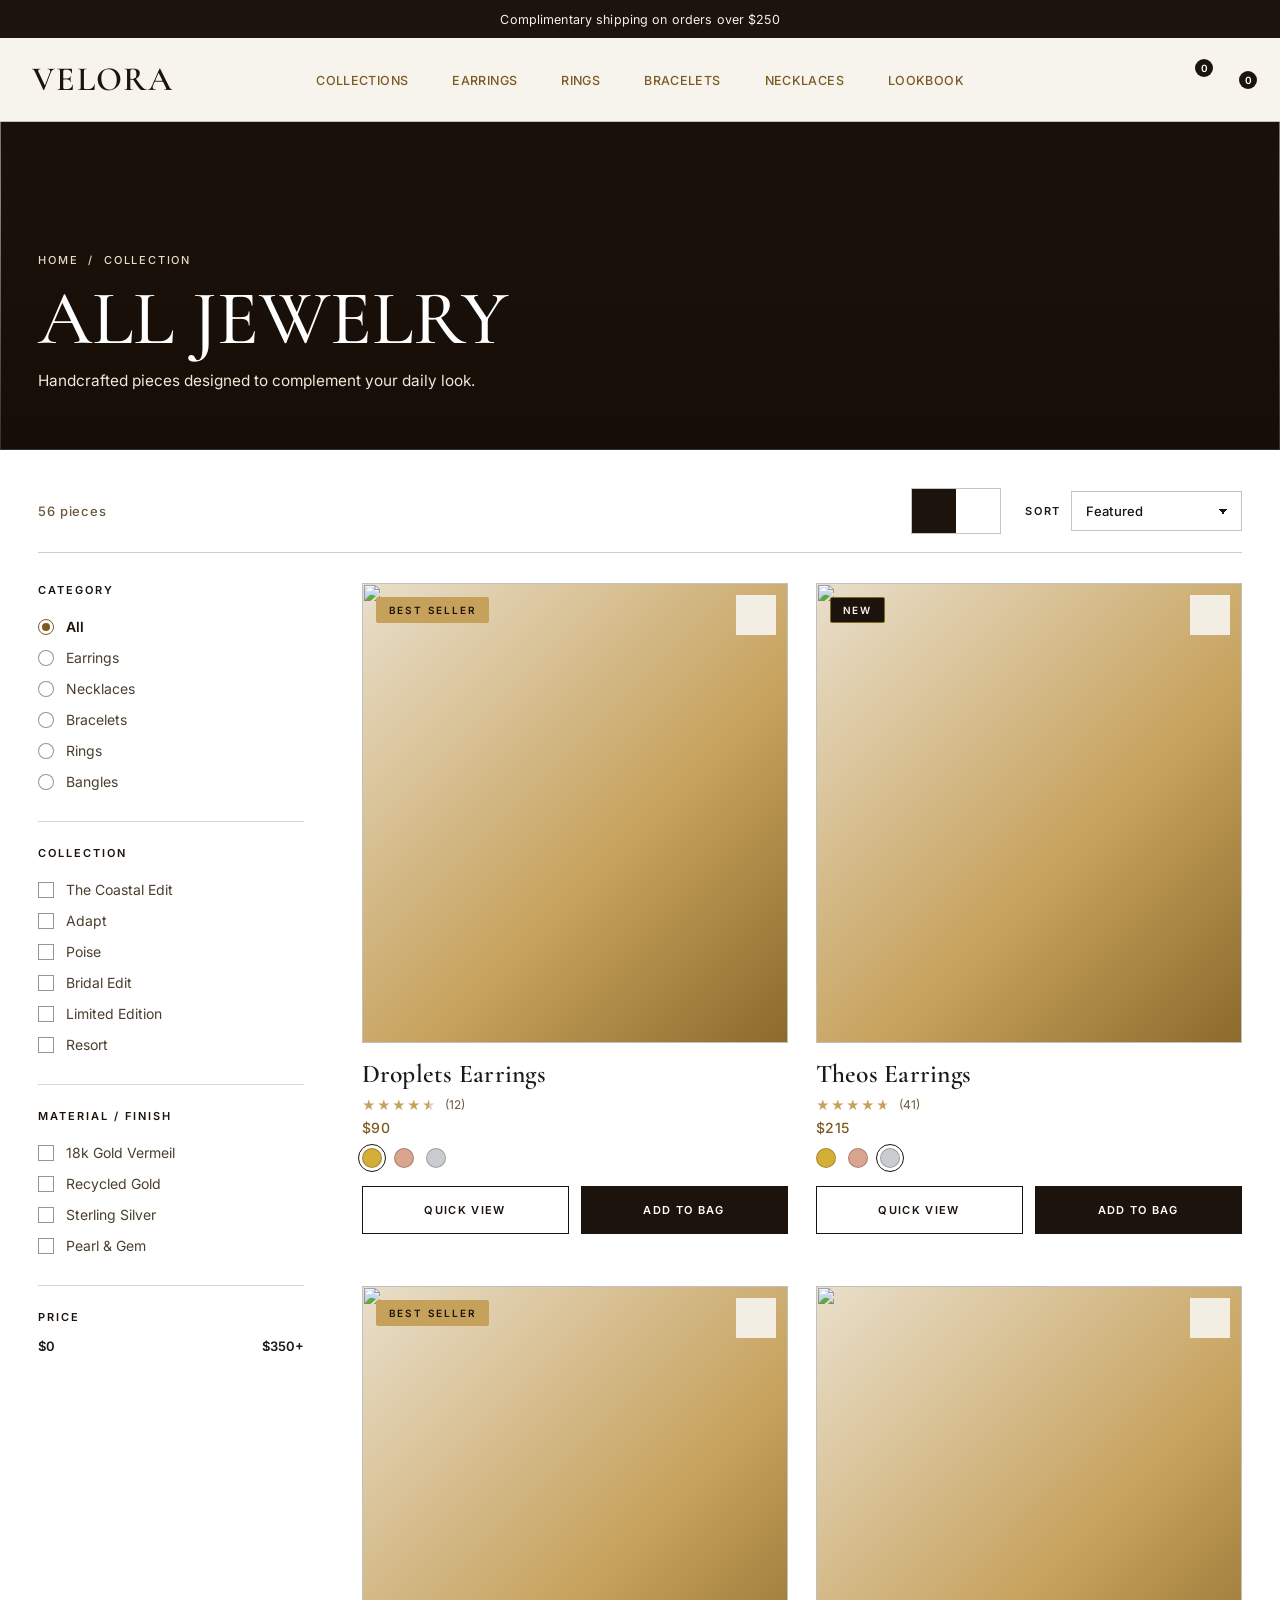
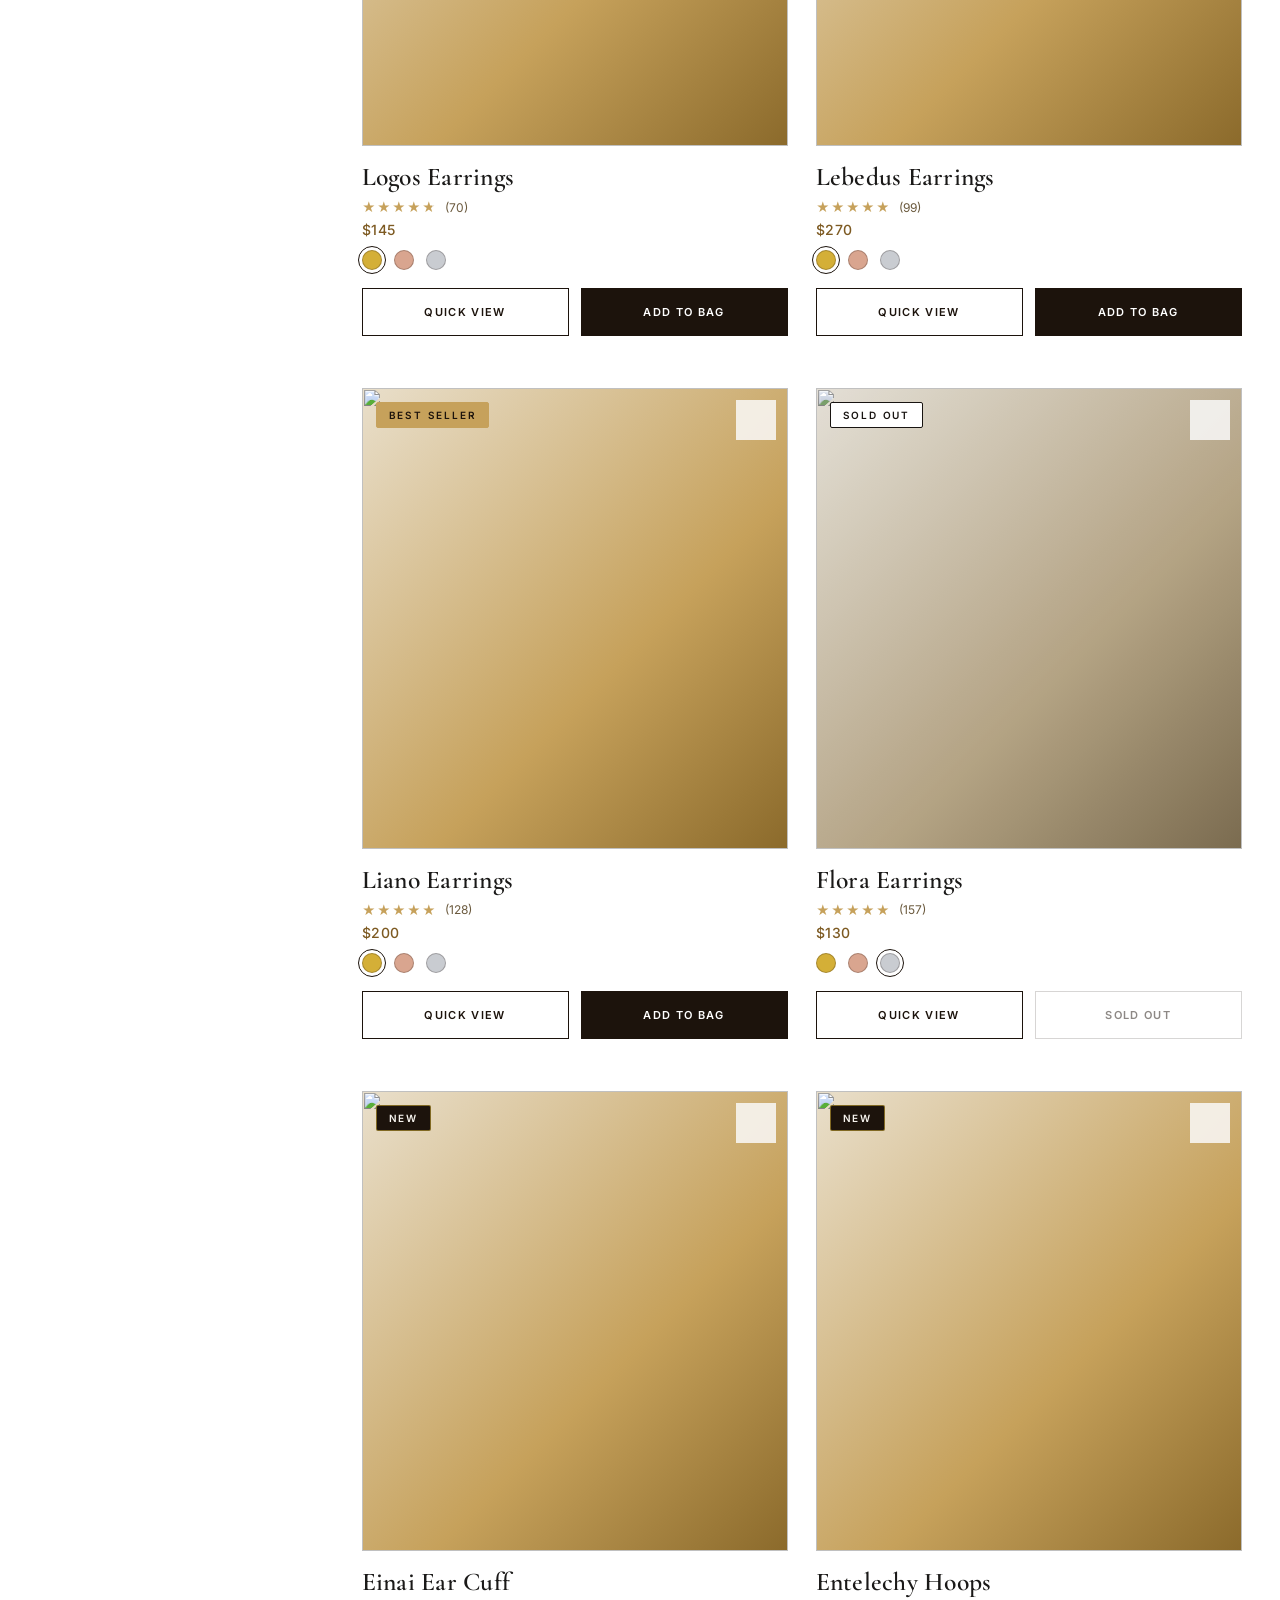
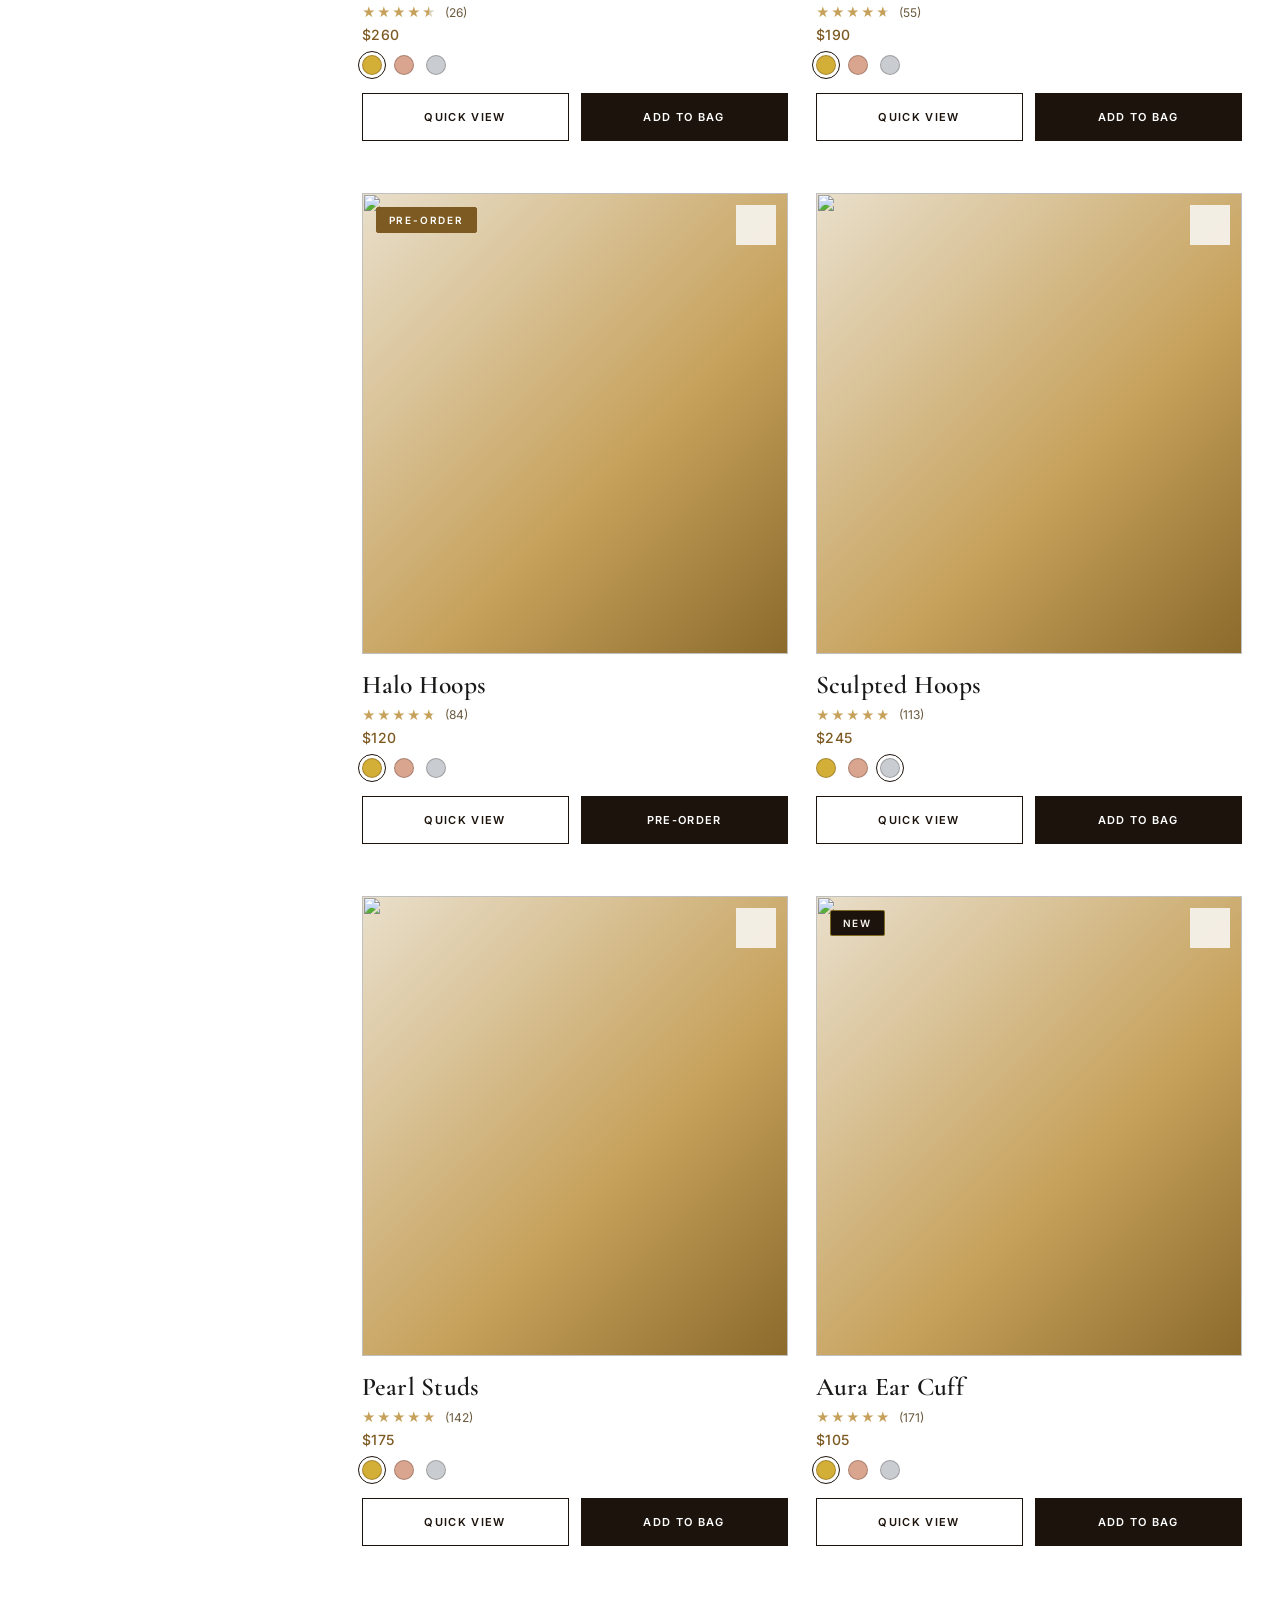
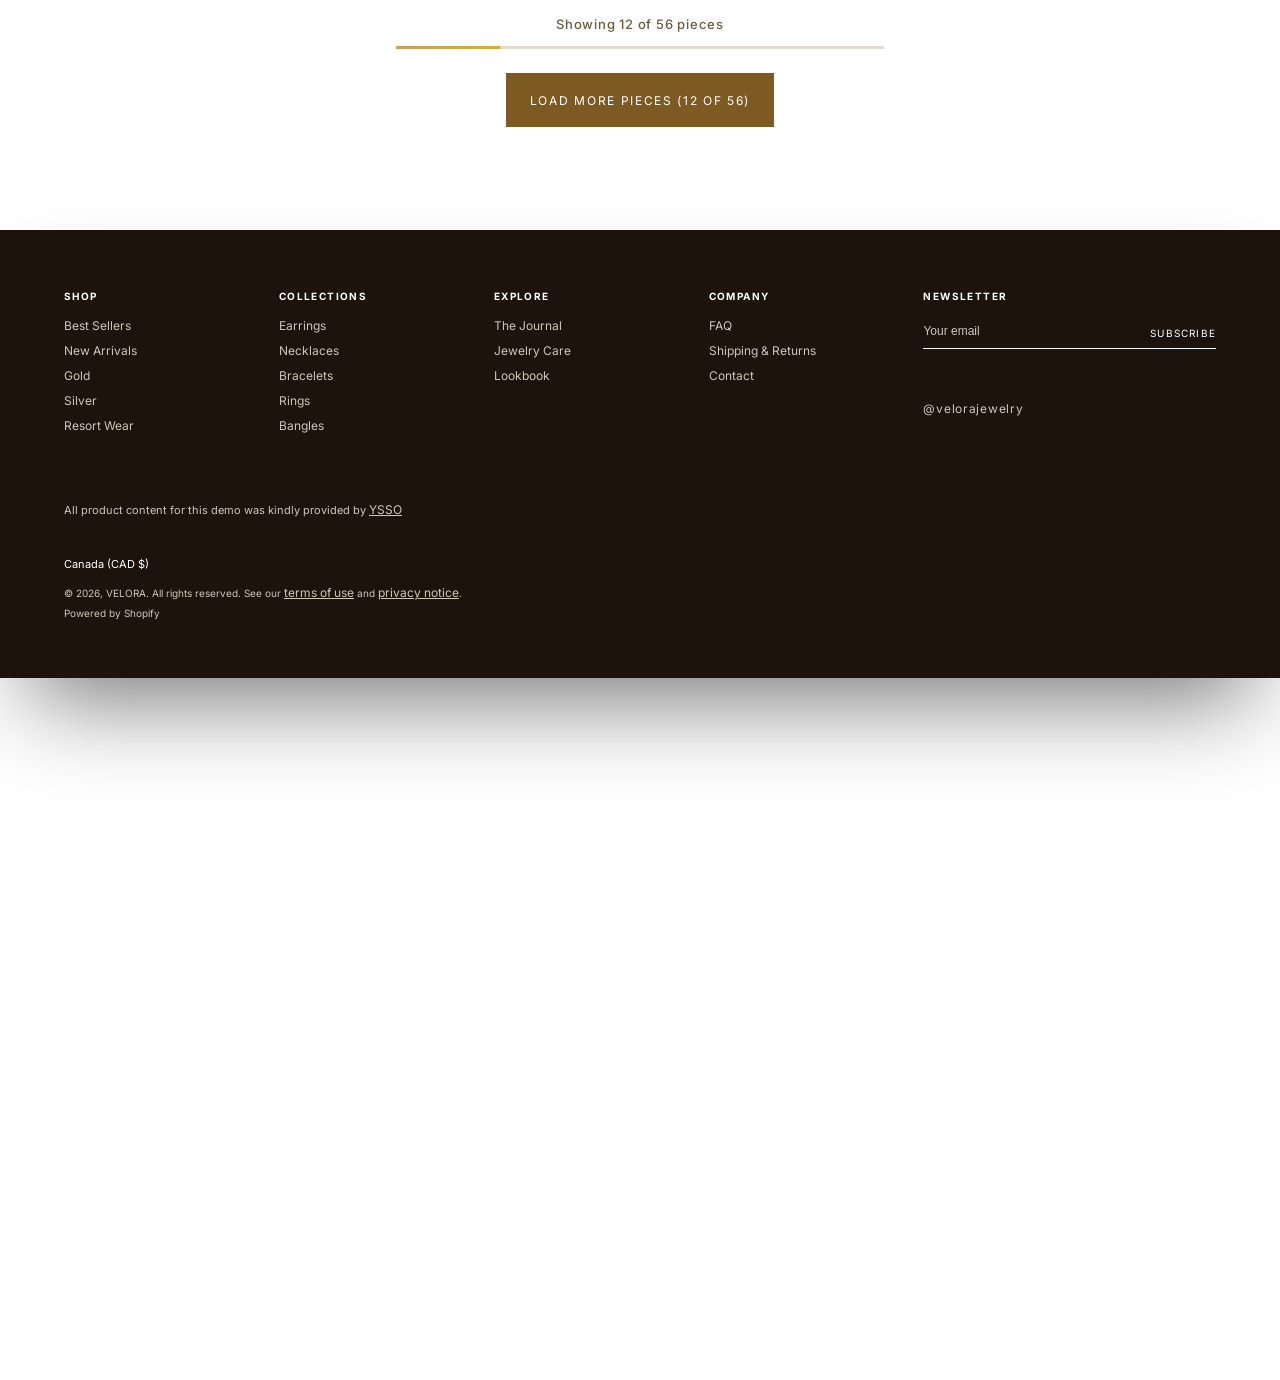
==== commit 3efe3dfe: "Lateast Update" ====
--- a/collection.html
+++ b/collection.html
@@ -10,6 +10,12 @@
 <link rel="stylesheet" href="styles.css">
 </head>
 <body>
+<div id="velora-preloader" role="status" aria-label="Loading VELORA">
+  <div class="pl__word" aria-hidden="true"><span class="pl__ch" style="--k:0"><span>V</span></span><span class="pl__ch" style="--k:1"><span>E</span></span><span class="pl__ch" style="--k:2"><span>L</span></span><span class="pl__ch" style="--k:3"><span>O</span></span><span class="pl__ch" style="--k:4"><span>R</span></span><span class="pl__ch" style="--k:5"><span>A</span></span></div>
+  <div class="pl__line" aria-hidden="true"></div>
+  <p class="pl__sub" aria-hidden="true">Fine Jewelry</p>
+</div>
+<noscript><style>#velora-preloader{display:none!important}</style></noscript>
 
 <!-- 1. HEADER -->
 <header class="header" id="header">
@@ -31,6 +37,7 @@
     </nav>
     <div class="bar__right">
       <button id="searchBtn" aria-label="Search" aria-expanded="false" aria-controls="searchPanel"><i data-lucide="search"></i></button>
+      <a href="#" class="wish" id="wishBtn" aria-label="Wishlist"><i data-lucide="heart"></i><span id="wishCount">0</span></a>
       <a href="#" aria-label="Account"><i data-lucide="user"></i></a>
       <a href="#" class="bag" aria-label="Bag"><i data-lucide="shopping-bag"></i><span id="bagCount">0</span></a>
     </div>
@@ -66,6 +73,10 @@
     <div class="ctoolbar">
       <button type="button" class="ftrigger" id="fTrigger" aria-expanded="false" aria-controls="filterPanel"><span class="ficon" aria-hidden="true"></span>Filters<span class="fbadge" id="fBadge" hidden>0</span></button>
       <p class="ccount" id="cCount" aria-live="polite">56 pieces</p>
+      <div class="cview" role="group" aria-label="Grid view">
+        <button type="button" data-view="2" aria-pressed="true" aria-label="2-column editorial view" title="2-Column Editorial View"><i data-lucide="columns-2"></i></button>
+        <button type="button" data-view="4" aria-pressed="false" aria-label="4-column dense grid view" title="4-Column Dense Grid View"><i data-lucide="layout-grid"></i></button>
+      </div>
       <label class="csort"><span>Sort</span>
         <select id="cSort" aria-label="Sort products"><option value="featured">Featured</option><option value="low">Price: Low to High</option><option value="high">Price: High to Low</option><option value="newest">Newest</option></select>
       </label>
@@ -75,7 +86,12 @@
       <aside class="fpanel" id="filterPanel" aria-label="Filters"></aside>
       <div class="cgrid" id="cGrid" aria-live="polite"></div>
     </div>
-    <div class="cempty" id="cEmpty" hidden><h2>No pieces match these filters</h2><p>Try removing a filter or two to see more of the collection.</p><button type="button" class="btn btn--gold" id="cEmptyReset">Clear all filters</button></div>
+    <div class="cempty" id="cEmpty" hidden><h2>No pieces match your selected filters</h2><p>Try removing a filter or two to see more of the collection.</p><button type="button" class="btn btn--gold" id="cEmptyReset">Clear All Filters</button></div>
+    <div class="cmore" id="cMore" hidden>
+      <p id="cMoreTxt" aria-live="polite"></p>
+      <div class="cmore__bar" role="presentation"><span id="cMoreFill"></span></div>
+      <button type="button" class="btn btn--gold" id="cMoreBtn">Load More Pieces</button>
+    </div>
   </section>
 </main>
 <!-- 13. FOOTER -->
@@ -115,6 +131,7 @@
 <div class="fscrim" id="fScrim"></div>
 <script src="https://unpkg.com/lucide@0.460.0/dist/umd/lucide.min.js"></script>
 <script src="catalog.js"></script>
+<script src="commerce.js"></script>
 <script src="animations.js"></script>
 <script src="header.js"></script>
 <script src="reviews.js"></script>
--- a/styles.css
+++ b/styles.css
@@ -541,3 +541,147 @@
   .pcard__actions{grid-template-columns:1fr;gap:8px;margin-top:12px}
   .cact{height:44px;font-size:10.5px;letter-spacing:.1em}
 }
+
+/* ===== PRELOADER: character-by-character VELORA ===== */
+#velora-preloader{position:fixed;left:0;top:0;width:100vw;height:100vh;height:100dvh;z-index:9999;background:#1c130c;display:flex;flex-direction:column;align-items:center;justify-content:center;gap:clamp(16px,2.6vw,28px);will-change:transform;animation:plFallback .01s linear 4.4s forwards}
+#velora-preloader.is-done{transform:translateY(-100%);visibility:hidden;transition:transform 1.05s var(--ease),visibility 0s 1.05s}
+.pl__word{display:flex;font-family:var(--display);font-weight:600;font-size:clamp(52px,15vw,170px);letter-spacing:.08em;line-height:1;color:#f7f4ee;padding-left:.08em}
+.pl__ch{display:inline-block;overflow:hidden;padding:.06em .02em .12em}
+.pl__ch>span{display:block;transform:translateY(112%);animation:plChar .95s var(--ease) forwards;animation-delay:calc(.2s + var(--k) * 95ms);will-change:transform}
+.pl__line{width:min(260px,42vw);height:1px;background:linear-gradient(90deg,transparent,#D4AF37,transparent);transform:scaleX(0);animation:plLine 1s var(--ease) .95s forwards}
+.pl__sub{font:500 10px var(--sans);letter-spacing:.5em;padding-left:.5em;text-transform:uppercase;color:#C6A15B;opacity:0;animation:plSub .8s var(--ease) 1.1s forwards}
+@keyframes plChar{to{transform:none}}
+@keyframes plLine{to{transform:scaleX(1)}}
+@keyframes plSub{to{opacity:1}}
+@keyframes plFallback{to{transform:translateY(-100%);visibility:hidden}}
+@media(prefers-reduced-motion:reduce){
+  .pl__ch>span,.pl__line{animation:none;transform:none}.pl__sub{animation:none;opacity:1}
+  #velora-preloader.is-done{transform:none;opacity:0;transition:opacity .35s,visibility 0s .35s}
+}
+
+/* ===== header: wishlist ===== */
+.wish{position:relative;display:grid;place-items:center}
+.wish span{position:absolute;right:-9px;top:-9px;background:var(--espresso);color:#fff;font-size:10px;font-weight:600;min-width:18px;height:18px;border-radius:9px;display:grid;place-items:center}
+
+/* ===== trust bar ===== */
+.trust{background:var(--ivory);border-bottom:1px solid rgba(125,90,34,.25)}
+.trust__list{list-style:none;display:grid;grid-template-columns:repeat(4,1fr);max-width:1500px;margin:0 auto}
+.trust__list li{display:flex;align-items:center;gap:16px;padding:26px clamp(16px,2.4vw,40px);border-right:1px solid rgba(125,90,34,.22);color:var(--espresso)}
+.trust__list li:last-child{border-right:0}
+.trust__list svg{width:30px;height:30px;stroke-width:1.2;color:var(--gold-d);flex:none}
+.trust h3{font:600 12px var(--sans);letter-spacing:.12em;text-transform:uppercase}
+.trust p{font:400 12.5px/1.5 var(--sans);color:#6b5a3e;margin-top:4px}
+@media(max-width:900px){.trust__list{grid-template-columns:1fr 1fr}.trust__list li{border-bottom:1px solid rgba(125,90,34,.22)}.trust__list li:nth-child(2){border-right:0}.trust__list li:nth-child(n+3){border-bottom:0}}
+@media(max-width:600px){.trust p{display:none}.trust__list li{padding:18px 14px;gap:12px}.trust h3{font-size:10.5px;letter-spacing:.08em}.trust__list svg{width:24px;height:24px}}
+
+/* ===== showcase header + reviews badge ===== */
+.showcase__head{display:flex;justify-content:space-between;align-items:flex-end;gap:16px;flex-wrap:wrap}
+.reviews__badge{display:inline-flex;align-items:center;justify-content:center;flex-wrap:wrap;gap:6px 10px;padding:10px 20px;border:1px solid var(--gold);background:rgba(255,255,255,.65);font:400 13px var(--sans);color:var(--espresso)}
+.reviews__badge strong{font-weight:600}
+
+/* ===== product card: wishlist, rating, swatches, status ===== */
+.pcard__wish{position:absolute;right:12px;top:12px;z-index:3;width:40px;height:40px;display:grid;place-items:center;background:rgba(247,244,238,.92);color:var(--espresso);transition:background .4s var(--ease),color .4s var(--ease)}
+.pcard__wish svg{width:18px;height:18px}
+.pcard__wish:hover{background:var(--espresso);color:#fff}
+.pcard__wish[aria-pressed="true"]{background:var(--espresso);color:var(--gold)}
+.pcard__wish[aria-pressed="true"] svg{fill:currentColor}
+.pcard__rate{display:flex;align-items:center;gap:8px;margin-top:8px;font:400 12px var(--sans);color:#6b5a3e}
+.pcard .stars{font-size:13px;letter-spacing:1px}
+.swatches{display:flex;gap:12px;margin-top:12px;align-items:center}
+.sw{width:20px;height:20px;border-radius:50%;background:var(--c);border:1px solid rgba(28,19,12,.25);position:relative;transition:transform .3s var(--ease)}
+.sw::after{content:"";position:absolute;inset:-5px;border:1px solid transparent;border-radius:50%;transition:border-color .3s}
+.sw[aria-pressed="true"]::after{border-color:var(--espresso)}
+.sw:hover{transform:scale(1.12)}
+.tag--out{background:#fff;color:var(--espresso);border-color:var(--espresso)}
+.tag--pre{background:var(--gold-d);color:#fff;border-color:var(--gold-d)}
+.pcard--out .pcard__img{filter:grayscale(.55)}
+.cact:disabled{opacity:.5;cursor:not-allowed;background:transparent;color:var(--espresso);border-color:rgba(28,19,12,.35)}
+.products .pcard{padding:0 12px}
+.products .pcard__actions{margin-top:16px}
+
+/* ===== quick view additions ===== */
+.qv__top{display:flex;justify-content:space-between;align-items:center}
+.qv__wish{width:42px;height:42px;display:grid;place-items:center;border:1px solid rgba(28,19,12,.25);transition:.4s var(--ease)}
+.qv__wish svg{width:18px;height:18px}
+.qv__wish:hover{background:var(--espresso);color:#fff}
+.qv__wish[aria-pressed="true"]{background:var(--espresso);color:var(--gold)}
+.qv__wish[aria-pressed="true"] svg{fill:currentColor}
+.qv__add:disabled{opacity:.5;cursor:not-allowed}
+.qv__specs{margin-top:26px;border-top:1px solid rgba(125,90,34,.3)}
+.qv__specs details{border-bottom:1px solid rgba(125,90,34,.3)}
+.qv__specs summary{list-style:none;cursor:pointer;display:flex;justify-content:space-between;align-items:center;padding:16px 0;font:600 11px var(--sans);letter-spacing:.14em;text-transform:uppercase}
+.qv__specs summary::-webkit-details-marker{display:none}
+.qv__specs summary::after{content:"+";font-size:18px;font-weight:400;color:var(--gold-d)}
+.qv__specs details[open] summary::after{content:"−"}
+.qv__specs p{padding:0 0 16px;font:400 13px/1.7 var(--sans);color:#4b3f2e}
+.qv__specs a{text-decoration:underline;color:var(--gold-d)}
+
+/* ===== mini-cart / wishlist drawer ===== */
+.mc-scrim{position:fixed;inset:0;z-index:170;background:rgba(28,19,12,.55);opacity:0;visibility:hidden;transition:opacity .5s var(--ease),visibility 0s .5s}
+.mc-scrim.is-on{opacity:1;visibility:visible;transition-delay:0s}
+.mc{position:fixed;top:0;right:0;bottom:0;height:100vh;height:100dvh;width:min(460px,100%);z-index:180;background:#f7f4ee;color:var(--espresso);display:flex;flex-direction:column;transform:translateX(104%);visibility:hidden;transition:transform .7s cubic-bezier(.22,1,.36,1),visibility 0s .7s;box-shadow:-30px 0 80px rgba(28,19,12,.25)}
+.mc.is-open{transform:none;visibility:visible;transition-delay:0s}
+.mc__head{display:flex;align-items:center;justify-content:space-between;padding:0 8px 0 22px;border-bottom:1px solid rgba(125,90,34,.3);flex:none}
+.mc__tabs{display:flex;gap:26px}
+.mc__tabs button{padding:22px 0 18px;font:600 12px var(--sans);letter-spacing:.14em;text-transform:uppercase;color:#8a7a5c;border-bottom:2px solid transparent;margin-bottom:-1px;transition:color .3s}
+.mc__tabs button[aria-selected="true"]{color:var(--espresso);border-bottom-color:var(--gold)}
+.mc__tabs span{color:var(--gold-d)}
+.mc__close{width:48px;height:48px;display:grid;place-items:center}
+.mc__pane{flex:1;min-height:0;display:flex;flex-direction:column}
+.mc__pane[hidden]{display:none}
+.mc__ship{padding:16px 22px;background:#fff;border-bottom:1px solid rgba(125,90,34,.2);flex:none}
+.mc__ship p{font:400 13px var(--sans);margin-bottom:10px}
+.mc__bar{height:4px;background:rgba(125,90,34,.2);overflow:hidden}
+.mc__bar span{display:block;height:100%;background:linear-gradient(90deg,var(--gold),#D4AF37);transform-origin:left;transform:scaleX(0);transition:transform .7s var(--ease)}
+.mc__list{list-style:none;flex:1;overflow-y:auto;padding:6px 22px;overscroll-behavior:contain}
+.mc__item{display:grid;grid-template-columns:84px 1fr auto;gap:16px;padding:18px 0;border-bottom:1px solid rgba(125,90,34,.2);align-items:start}
+.mc__item img{width:84px;height:104px;object-fit:cover;background:linear-gradient(135deg,#e9dfcb,#c6a15b)}
+.mc__item h4{font-family:var(--display);font-weight:600;font-size:20px;line-height:1.15}
+.mc__var{font:400 12px var(--sans);color:#6b5a3e;margin-top:4px}
+.mc__row{display:flex;align-items:center;justify-content:space-between;gap:12px;margin-top:14px}
+.mc__qty{display:inline-flex;align-items:center;border:1px solid rgba(28,19,12,.3)}
+.mc__qty button{width:34px;height:34px;font-size:16px;transition:.3s}.mc__qty button:hover{background:var(--espresso);color:#fff}
+.mc__qty span{min-width:30px;text-align:center;font:600 13px var(--sans)}
+.mc__price{font:500 14px var(--sans)}
+.mc__rm{width:34px;height:34px;display:grid;place-items:center;color:#8a7a5c}.mc__rm:hover{color:var(--espresso)}
+.mc__rm svg{width:18px;height:18px}
+.mc__small{height:38px;padding:0 16px;border:1px solid var(--espresso);font:600 11px var(--sans);letter-spacing:.12em;text-transform:uppercase;transition:.3s}
+.mc__small:hover:not(:disabled){background:var(--espresso);color:#fff}.mc__small:disabled{opacity:.45;cursor:not-allowed}
+.mc__empty{text-align:center;padding:60px 10px}
+.mc__empty p{font:400 14px/1.6 var(--sans);color:#6b5a3e;margin-bottom:16px}
+.mc__empty a{border-bottom:1px solid var(--gold-d);color:var(--gold-d);font:600 11px var(--sans);letter-spacing:.14em;text-transform:uppercase}
+.mc__foot{flex:none;padding:16px 22px calc(20px + env(safe-area-inset-bottom,0px));border-top:1px solid rgba(125,90,34,.3);background:#fff}
+.mc__foot[hidden]{display:none}
+.mc__gift span{display:block;font:600 11px var(--sans);letter-spacing:.12em;text-transform:uppercase;margin-bottom:8px}
+.mc__gift textarea{width:100%;resize:none;border:1px solid rgba(28,19,12,.25);background:#f7f4ee;padding:10px 12px;font:400 13px var(--sans);color:var(--espresso)}
+.mc__sub{display:flex;justify-content:space-between;align-items:baseline;margin-top:16px;font:500 13px var(--sans);letter-spacing:.1em;text-transform:uppercase}
+.mc__sub strong{font:600 22px var(--sans);letter-spacing:0}
+.mc__tax{font:400 12px var(--sans);color:#6b5a3e;margin:6px 0 14px}
+.mc__checkout{width:100%;height:56px;background:var(--espresso);color:#fff;font:600 12px var(--sans);letter-spacing:.18em;text-transform:uppercase;transition:background .4s var(--ease)}
+.mc__checkout:hover{background:var(--gold-d)}
+
+/* ===== collection: view toggle, dense grid, load more ===== */
+.cview{display:none;gap:0;border:1px solid rgba(28,19,12,.25)}
+.cview button{width:44px;height:44px;display:grid;place-items:center;color:#8a7a5c;transition:.3s var(--ease)}
+.cview button svg{width:20px;height:20px}
+.cview button[aria-pressed="true"]{background:var(--espresso);color:#fff}
+@media(min-width:1025px){
+  .cview{display:flex}
+  .cgrid.cgrid--dense{grid-template-columns:repeat(4,minmax(0,1fr));gap:40px 16px}
+  .cgrid--dense .pcard h3{font-size:19px}
+  .cgrid--dense .cact{font-size:10px;letter-spacing:.08em}
+}
+.cmore{text-align:center;padding:clamp(40px,6vw,70px) 16px 0;max-width:520px;margin:0 auto}
+.cmore[hidden]{display:none}
+.cmore p{font:500 13px var(--sans);letter-spacing:.06em;color:#6b5a3e;margin-bottom:14px}
+.cmore__bar{height:3px;background:rgba(125,90,34,.22);margin-bottom:24px;overflow:hidden}
+.cmore__bar span{display:block;height:100%;background:linear-gradient(90deg,var(--gold),#D4AF37);transform-origin:left;transform:scaleX(0);transition:transform .7s var(--ease)}
+.cmore .btn{min-width:260px;height:54px;padding:0 24px}
+.cmore .btn[hidden]{display:none}
+@media(max-width:600px){
+  .cgrid .pcard>:not(.pcard__img){padding-left:10px;padding-right:10px}
+  .cgrid .pcard__wish{right:8px;top:8px;width:36px;height:36px}
+  .cgrid .tag{left:8px;top:8px}
+  .cview{display:none}
+}
+@media(max-width:560px){.mc__item{grid-template-columns:72px 1fr auto}.mc__item img{width:72px;height:92px}}
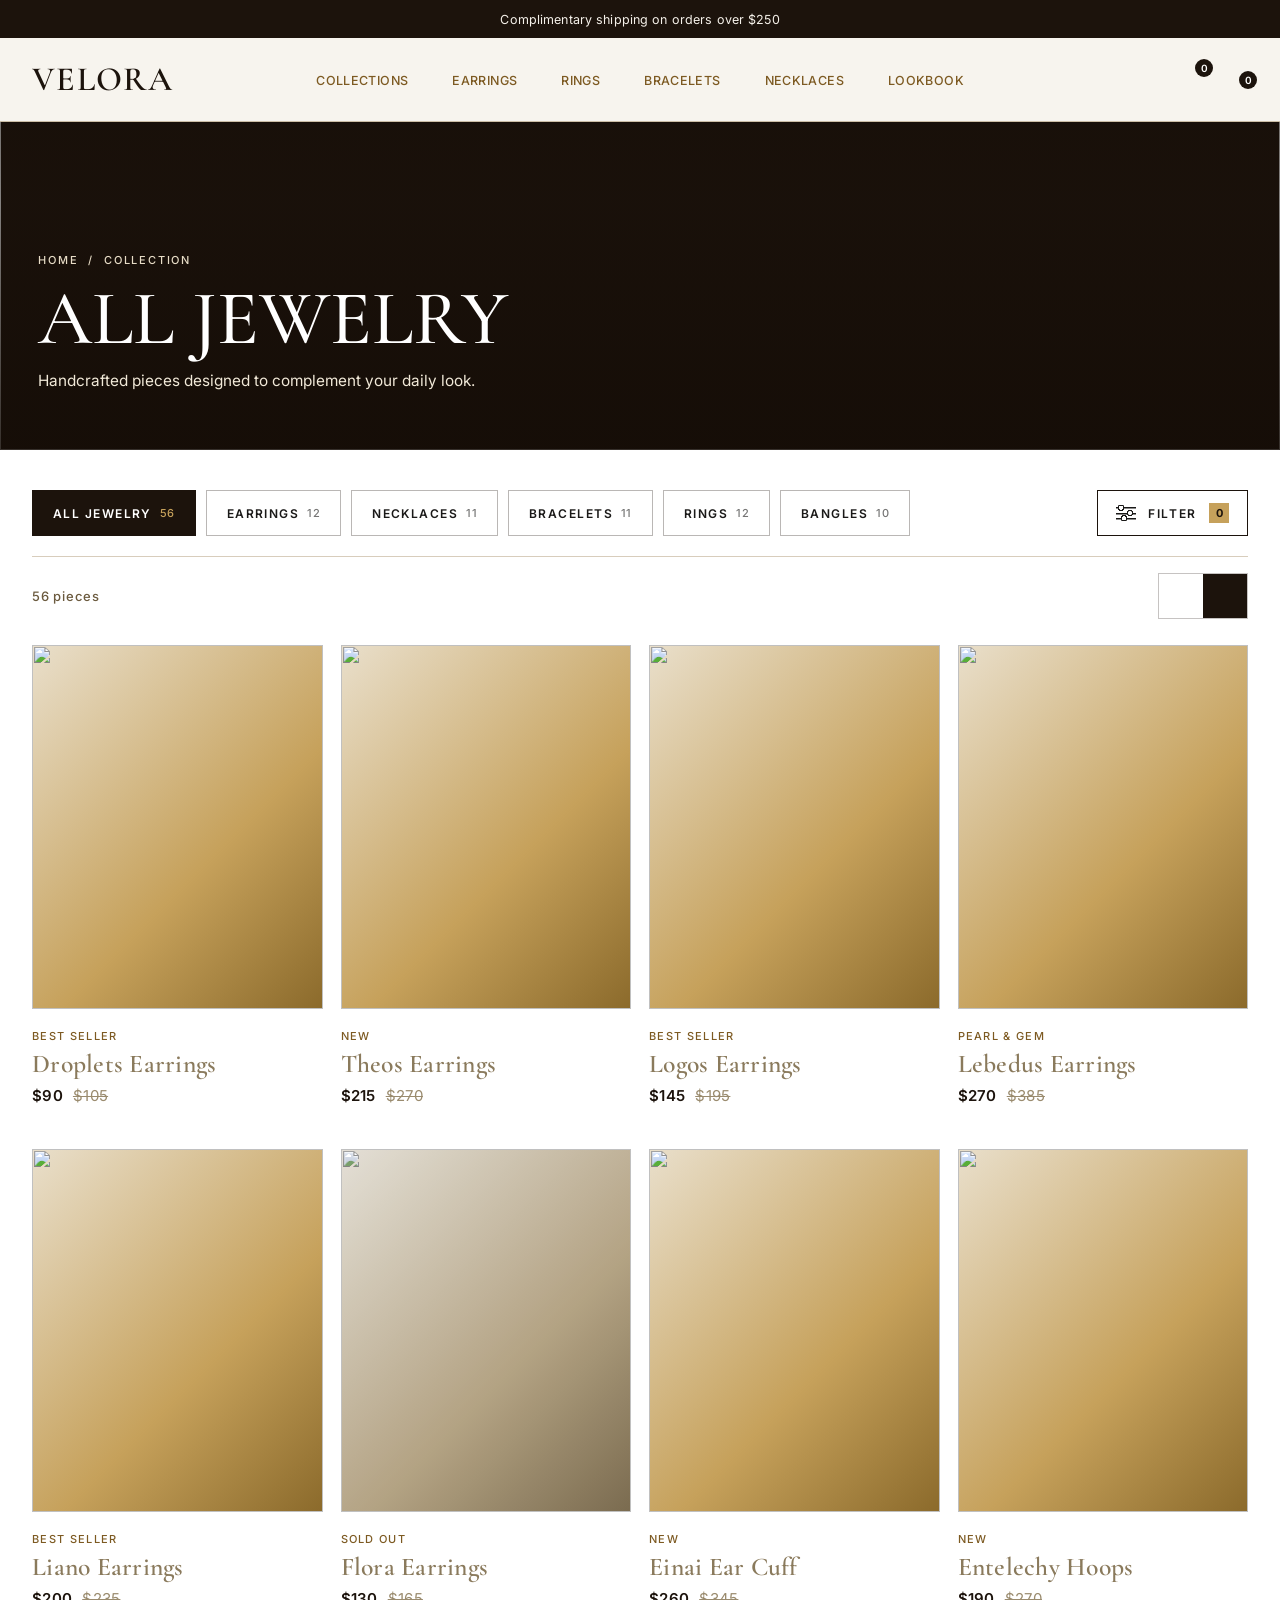
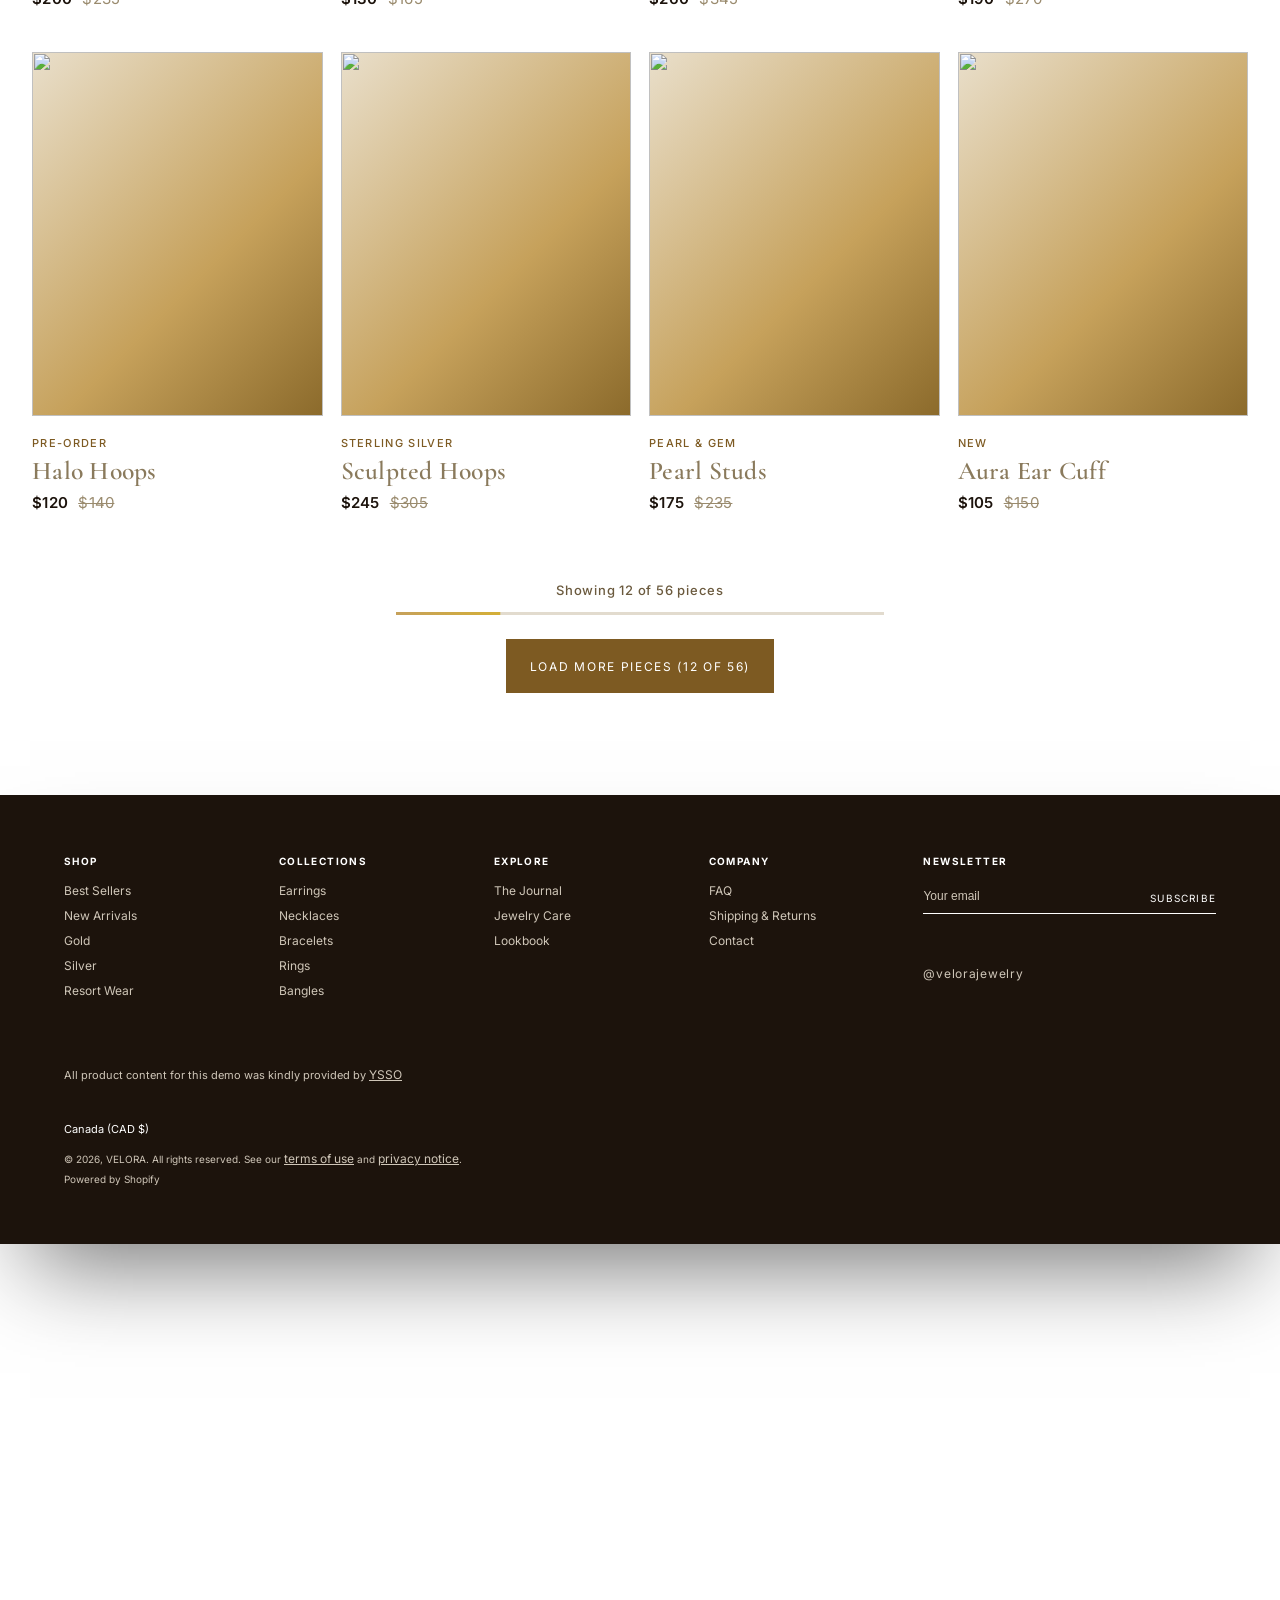
==== commit 214088f5: "Version_13" ====
--- a/collection.html
+++ b/collection.html
@@ -70,22 +70,19 @@
     </div>
   </section>
   <section class="cwrap" id="shop">
-    <div class="ctoolbar">
-      <button type="button" class="ftrigger" id="fTrigger" aria-expanded="false" aria-controls="filterPanel"><span class="ficon" aria-hidden="true"></span>Filters<span class="fbadge" id="fBadge" hidden>0</span></button>
+    <div class="cbar">
+      <div class="cbadges" id="cBadges" role="group" aria-label="Main categories"></div>
+      <button type="button" class="ftrigger" id="fTrigger" aria-expanded="false" aria-controls="filterPanel"><span class="ficon" aria-hidden="true"></span>Filter<span class="fbadge" id="fBadge" hidden>0</span></button>
+    </div>
+    <div class="cmeta">
       <p class="ccount" id="cCount" aria-live="polite">56 pieces</p>
       <div class="cview" role="group" aria-label="Grid view">
-        <button type="button" data-view="2" aria-pressed="true" aria-label="2-column editorial view" title="2-Column Editorial View"><i data-lucide="columns-2"></i></button>
-        <button type="button" data-view="4" aria-pressed="false" aria-label="4-column dense grid view" title="4-Column Dense Grid View"><i data-lucide="layout-grid"></i></button>
+        <button type="button" data-view="3" aria-pressed="false" aria-label="3-column editorial view" title="3-Column Editorial View"><i data-lucide="columns-3"></i></button>
+        <button type="button" data-view="4" aria-pressed="true" aria-label="4-column dense grid view" title="4-Column Dense Grid View"><i data-lucide="layout-grid"></i></button>
       </div>
-      <label class="csort"><span>Sort</span>
-        <select id="cSort" aria-label="Sort products"><option value="featured">Featured</option><option value="low">Price: Low to High</option><option value="high">Price: High to Low</option><option value="newest">Newest</option></select>
-      </label>
     </div>
     <div class="cchips" id="cChips"></div>
-    <div class="clayout" id="cLayout">
-      <aside class="fpanel" id="filterPanel" aria-label="Filters"></aside>
-      <div class="cgrid" id="cGrid" aria-live="polite"></div>
-    </div>
+    <div class="cgrid" id="cGrid" aria-live="polite"></div>
     <div class="cempty" id="cEmpty" hidden><h2>No pieces match your selected filters</h2><p>Try removing a filter or two to see more of the collection.</p><button type="button" class="btn btn--gold" id="cEmptyReset">Clear All Filters</button></div>
     <div class="cmore" id="cMore" hidden>
       <p id="cMoreTxt" aria-live="polite"></p>
@@ -129,6 +126,7 @@
 
 <div class="toast" id="toast" role="status"></div>
 <div class="fscrim" id="fScrim"></div>
+<aside class="fpanel" id="filterPanel" role="dialog" aria-modal="true" aria-hidden="true" aria-label="Filters"></aside>
 <script src="https://unpkg.com/lucide@0.460.0/dist/umd/lucide.min.js"></script>
 <script src="catalog.js"></script>
 <script src="commerce.js"></script>
--- a/styles.css
+++ b/styles.css
@@ -314,7 +314,7 @@
 
 /* ===== REVIEWS (sticky scroll-reveal) ===== */
 .reviews{background:var(--ivory)}
-.reviews__track{height:320vh;position:relative}
+.reviews__track{height:260vh;position:relative}
 .reviews__stage{position:sticky;top:0;height:100vh;overflow:hidden;display:flex;flex-direction:column;padding:clamp(70px,11vh,110px) 4vw 3vh}
 .eyebrow{font:600 11px var(--sans);letter-spacing:.2em;text-transform:uppercase;color:var(--gold-d)}
 .reviews__head{text-align:center;margin-bottom:clamp(12px,2.4vh,26px)}
@@ -685,3 +685,139 @@
   .cview{display:none}
 }
 @media(max-width:560px){.mc__item{grid-template-columns:72px 1fr auto}.mc__item img{width:72px;height:92px}}
+
+/* ===== price: sale (compare-at) beside discounted price ===== */
+.pcard .price{display:flex;align-items:baseline;flex-wrap:wrap;gap:4px 10px;margin-top:8px;font:500 15px var(--sans);letter-spacing:.02em}
+.price__now{font-weight:600;color:var(--espresso)}
+.price__was{font-weight:400;color:#9a8b6e;text-decoration:line-through;text-decoration-thickness:1px}
+.price__off{font:600 11px var(--sans);letter-spacing:.08em;text-transform:uppercase;color:var(--gold-d);font-style:normal}
+.qv__price{display:flex;align-items:baseline;flex-wrap:wrap;gap:6px 12px}
+.qv__price .price__was{font:400 16px var(--sans)}
+
+/* ===== heading word reveal + image fade-up ===== */
+.rw{display:inline-block;overflow:hidden;vertical-align:top;padding:0 .04em .14em;margin:0 -.04em -.14em}
+.rw__i{display:inline-block;transform:translateY(112%);transition:transform 1s var(--ease) calc(var(--w,0) * 70ms);will-change:transform}
+.in .rw__i,.is-ready .hero__slide.is-active .rw__i{transform:none}
+.quote .rw{padding:0 .1em .16em;margin:0 -.1em -.16em}
+.fu{opacity:0;transform:translateY(24px);transition:opacity .95s var(--ease) calc(var(--d,0) * 90ms),transform .95s var(--ease) calc(var(--d,0) * 90ms)}
+.fu.in{opacity:1;transform:none}
+@media(prefers-reduced-motion:reduce){
+  .rw__i,.is-ready .hero__slide.is-active .rw__i{transform:none!important;transition:none!important}
+  .fu{opacity:1;transform:none;transition:none}
+}
+
+/* ===== collection: full-width section, top category badges, right-side filter drawer ===== */
+.cwrap{max-width:none;padding-left:clamp(16px,2.5vw,40px);padding-right:clamp(16px,2.5vw,40px)}
+.cbar{display:flex;align-items:center;justify-content:space-between;gap:16px;padding-bottom:18px;border-bottom:1px solid rgba(125,90,34,.3)}
+.cbadges{display:flex;gap:10px;overflow-x:auto;scrollbar-width:none;flex:1;min-width:0;padding:2px 0}
+.cbadges::-webkit-scrollbar{display:none}
+.cbadge{flex:none;display:inline-flex;align-items:center;gap:8px;height:46px;padding:0 20px;border:1px solid rgba(28,19,12,.3);background:#fff;font:600 12px var(--sans);letter-spacing:.12em;text-transform:uppercase;white-space:nowrap;transition:background-color .4s var(--ease),color .4s var(--ease),border-color .4s var(--ease)}
+.cbadge small{font:500 11px var(--sans);letter-spacing:.04em;opacity:.6}
+.cbadge:hover{border-color:var(--espresso)}
+.cbadge[aria-pressed="true"]{background:var(--espresso);color:#fff;border-color:var(--espresso)}
+.cbadge[aria-pressed="true"] small{color:var(--gold);opacity:1}
+.ftrigger{display:inline-flex;flex:none}
+.cmeta{display:flex;align-items:center;justify-content:space-between;gap:16px;padding-top:16px}
+.cmeta .ccount{margin:0}
+.cgrid{margin-top:26px}
+.fchips{display:flex;flex-wrap:wrap;gap:8px;margin-bottom:22px}
+.fchips:empty{display:none}
+.fpanel{position:fixed;z-index:125;top:0;bottom:0;right:0;left:auto;width:min(460px,100%);max-height:none;padding:0;display:flex;flex-direction:column;overflow:hidden;background:#f7f4ee;
+  transform:translateX(100%);visibility:hidden;transition:transform .65s cubic-bezier(.22,1,.36,1),visibility 0s .65s;box-shadow:-30px 0 80px rgba(28,19,12,.25)}
+.fpanel.is-open{transform:translateX(0);visibility:visible;transition-delay:0s}
+.fpanel__head{display:flex;justify-content:space-between;align-items:center;padding:18px 22px;border-bottom:1px solid rgba(125,90,34,.3)}
+.fpanel__head::before{display:none}
+.fpanel__head h2{font-family:var(--display);font-weight:600;font-size:28px}
+.fpanel__head button{width:44px;height:44px;display:grid;place-items:center}
+.fpanel__body{flex:1;overflow-y:auto;padding:22px 22px 8px;overscroll-behavior:contain}
+.fpanel__foot{display:grid;grid-template-columns:1fr 2fr;gap:12px;padding:14px 22px calc(14px + env(safe-area-inset-bottom,0px));border-top:1px solid rgba(125,90,34,.3);background:#f7f4ee}
+.fpanel__foot .btn{height:52px;padding:0 10px;text-align:center}
+@media(min-width:1025px){
+  .cgrid:not(.cgrid--dense) .pcard__img{aspect-ratio:1/1}
+  .cgrid--dense .pcard__img{aspect-ratio:4/5}
+}
+@media(max-width:600px){
+  .cwrap{padding-left:0;padding-right:0}
+  .cbar,.cmeta,.cchips,.cempty{padding-left:16px;padding-right:16px}
+  .cbar{gap:10px}.cbadge{height:42px;padding:0 14px;font-size:11px}
+  .ftrigger{height:42px;padding:0 14px}
+  .cgrid{margin-top:20px}
+}
+
+/* ===== v12: no clipping on scroll reveals ===== */
+/* horizontal scrollers must never scroll vertically; padding absorbs the fade-up travel so nothing is cut at the top */
+.products__track{overflow-y:hidden;padding:24px 0 44px;margin-top:-8px}
+.products__head{padding-bottom:12px}
+.products{padding-bottom:36px}
+.showcase__track{overflow-y:hidden;padding-bottom:28px}
+.fu{transform:translateY(18px)}
+.fu.in{transform:none}
+
+/* ===== v12: simplified product card ===== */
+.pcard__view{position:absolute;inset:0;margin:auto;z-index:3;width:56px;height:56px;border-radius:50%;display:grid;place-items:center;background:rgba(247,244,238,.94);color:var(--espresso);opacity:0;transform:scale(.8);
+  box-shadow:0 8px 28px rgba(28,19,12,.18);transition:opacity .4s var(--ease),transform .5s var(--ease),background-color .3s,color .3s}
+.pcard__view svg{width:22px;height:22px}
+.pcard__img:hover .pcard__view,.pcard__view:focus-visible{opacity:1;transform:scale(1)}
+.pcard__view:hover{background:var(--espresso);color:#fff}
+@media(hover:none){.pcard__view{inset:auto 10px 10px auto;margin:0;width:42px;height:42px;opacity:1;transform:none}.pcard__view svg{width:18px;height:18px}}
+.pcard__buy{display:flex;align-items:center;justify-content:space-between;gap:12px;margin-top:10px}
+.pcard__buy .price{margin:0;min-width:0}
+.pcard__cart{flex:none;width:44px;height:44px;display:grid;place-items:center;background:var(--espresso);color:#fff;transition:background-color .4s var(--ease)}
+.pcard__cart svg{width:19px;height:19px}
+.pcard__cart:hover:not(:disabled){background:var(--gold-d)}
+.pcard__cart:disabled{opacity:.4;cursor:not-allowed}
+
+/* ===== v12: collection grid — 4 (or 3) desktop, 3/2 tablet, 2x2 mobile ===== */
+.cgrid{grid-template-columns:repeat(4,minmax(0,1fr));gap:44px 18px}
+@media(min-width:1025px){
+  .cwrap .cgrid:not(.cgrid--dense) .pcard__img{aspect-ratio:4/5}
+  .cwrap .cgrid.cgrid--three{grid-template-columns:repeat(3,minmax(0,1fr));gap:48px 22px}
+}
+@media(max-width:1024px){.cgrid{grid-template-columns:repeat(3,minmax(0,1fr));gap:40px 16px}}
+@media(max-width:899px){.cgrid{grid-template-columns:repeat(2,minmax(0,1fr));gap:36px 16px}}
+@media(max-width:767px){
+  .cwrap{padding-left:0;padding-right:0;max-width:100%}
+  .cbar,.cmeta,.cchips,.cempty{padding-left:16px;padding-right:16px}
+  .cgrid{grid-template-columns:repeat(2,minmax(0,1fr));gap:34px 2px;width:100%;max-width:100%;margin:20px 0 0}
+  .cgrid .pcard>:not(.pcard__img){padding-left:10px;padding-right:10px}
+  .cgrid .pcard h3{font-size:19px;margin-top:12px}
+  .cgrid .pcard__img{aspect-ratio:4/5}
+  .pcard .price__off{display:none}
+  .pcard__cart{width:40px;height:40px}
+  .cgrid .pcard__wish{right:8px;top:8px;width:36px;height:36px}
+  .cgrid .tag{left:8px;top:8px}
+}
+
+/* ===== v13: minimalist editorial product card ===== */
+.pcard__img{background:#F7F4EE;box-shadow:none;border:0}
+.pcard:hover .pcard__img img{transform:scale(1.03)}
+.pcard--out .pcard__img{filter:none}
+.pcard--out .pcard__img img{filter:grayscale(.55)}
+.pcard__tools{position:absolute;top:10px;right:10px;z-index:4;display:flex;gap:2px}
+.pcard .pcard__tool{width:40px;height:40px;display:grid;place-items:center;background:none;border:0;padding:0;color:var(--espresso);opacity:0;transform:scale(.85);
+  transition:opacity .4s var(--ease),transform .5s var(--ease),color .3s;filter:drop-shadow(0 0 3px rgba(247,244,238,.95)) drop-shadow(0 0 10px rgba(247,244,238,.65))}
+.pcard .pcard__tool svg{width:21px;height:21px;stroke-width:1.6}
+.pcard__img:hover .pcard__tool,.pcard__img:focus-within .pcard__tool{opacity:1;transform:none}
+.pcard .pcard__tool:hover{color:var(--gold-d);transform:scale(1.12)}
+.pcard .pcard__tool--heart[aria-pressed="true"]{opacity:1;transform:none;color:var(--gold-d)}
+.pcard .pcard__tool--heart[aria-pressed="true"] svg{fill:currentColor}
+.pcard__bar{position:absolute;left:0;right:0;bottom:0;z-index:4;background:rgba(247,244,238,.78);-webkit-backdrop-filter:blur(12px);backdrop-filter:blur(12px);
+  transform:translateY(101%);opacity:0;transition:transform .6s var(--ease),opacity .45s var(--ease)}
+.pcard__img:hover .pcard__bar,.pcard__img:focus-within .pcard__bar{transform:none;opacity:1}
+.pcard__addbar{width:100%;height:52px;display:flex;align-items:center;justify-content:center;gap:10px;background:transparent;color:var(--espresso);font:600 11px var(--sans);letter-spacing:.16em;text-transform:uppercase;transition:background-color .4s var(--ease),color .4s var(--ease)}
+.pcard__addbar svg{width:17px;height:17px}
+.pcard__addbar:hover:not(:disabled){background:rgba(28,19,12,.92);color:#fff}
+.pcard__addbar:disabled{opacity:.55;cursor:not-allowed}
+@media(hover:none){
+  .pcard .pcard__tool{opacity:1;transform:none}
+  .pcard__bar{transform:none;opacity:1}
+}
+.pcard__meta{padding-top:16px}
+.pcard__eyebrow{display:block;font:500 .6875rem var(--sans);letter-spacing:.12em;text-transform:uppercase;color:var(--gold-d)}
+.pcard__meta h3{margin-top:6px}
+.pcard__meta .price{display:flex;align-items:baseline;flex-wrap:nowrap;white-space:nowrap;gap:10px;margin-top:8px}
+@media(max-width:767px){
+  .pcard .pcard__tool{width:36px;height:36px}.pcard .pcard__tool svg{width:19px;height:19px}
+  .pcard__tools{top:6px;right:6px;gap:0}
+  .pcard__addbar{height:44px;font-size:10px;letter-spacing:.12em;gap:8px}
+}
